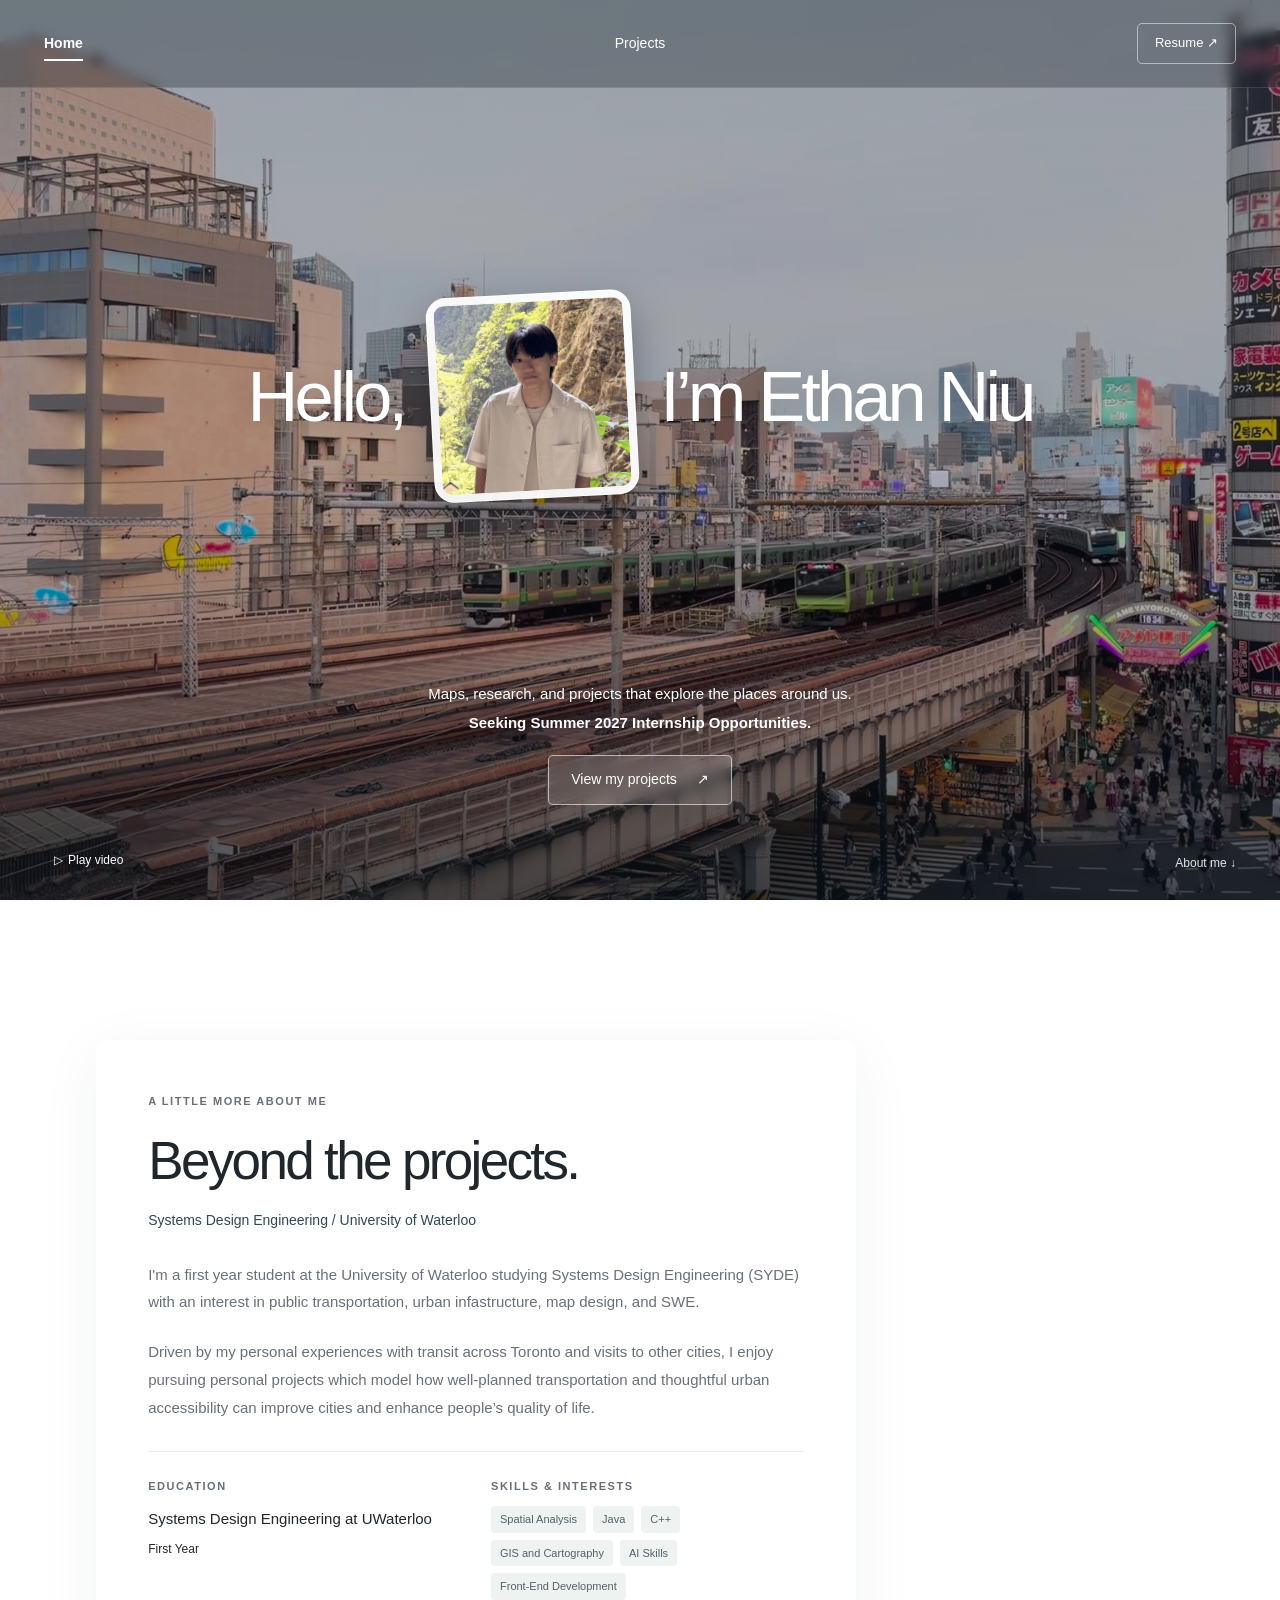
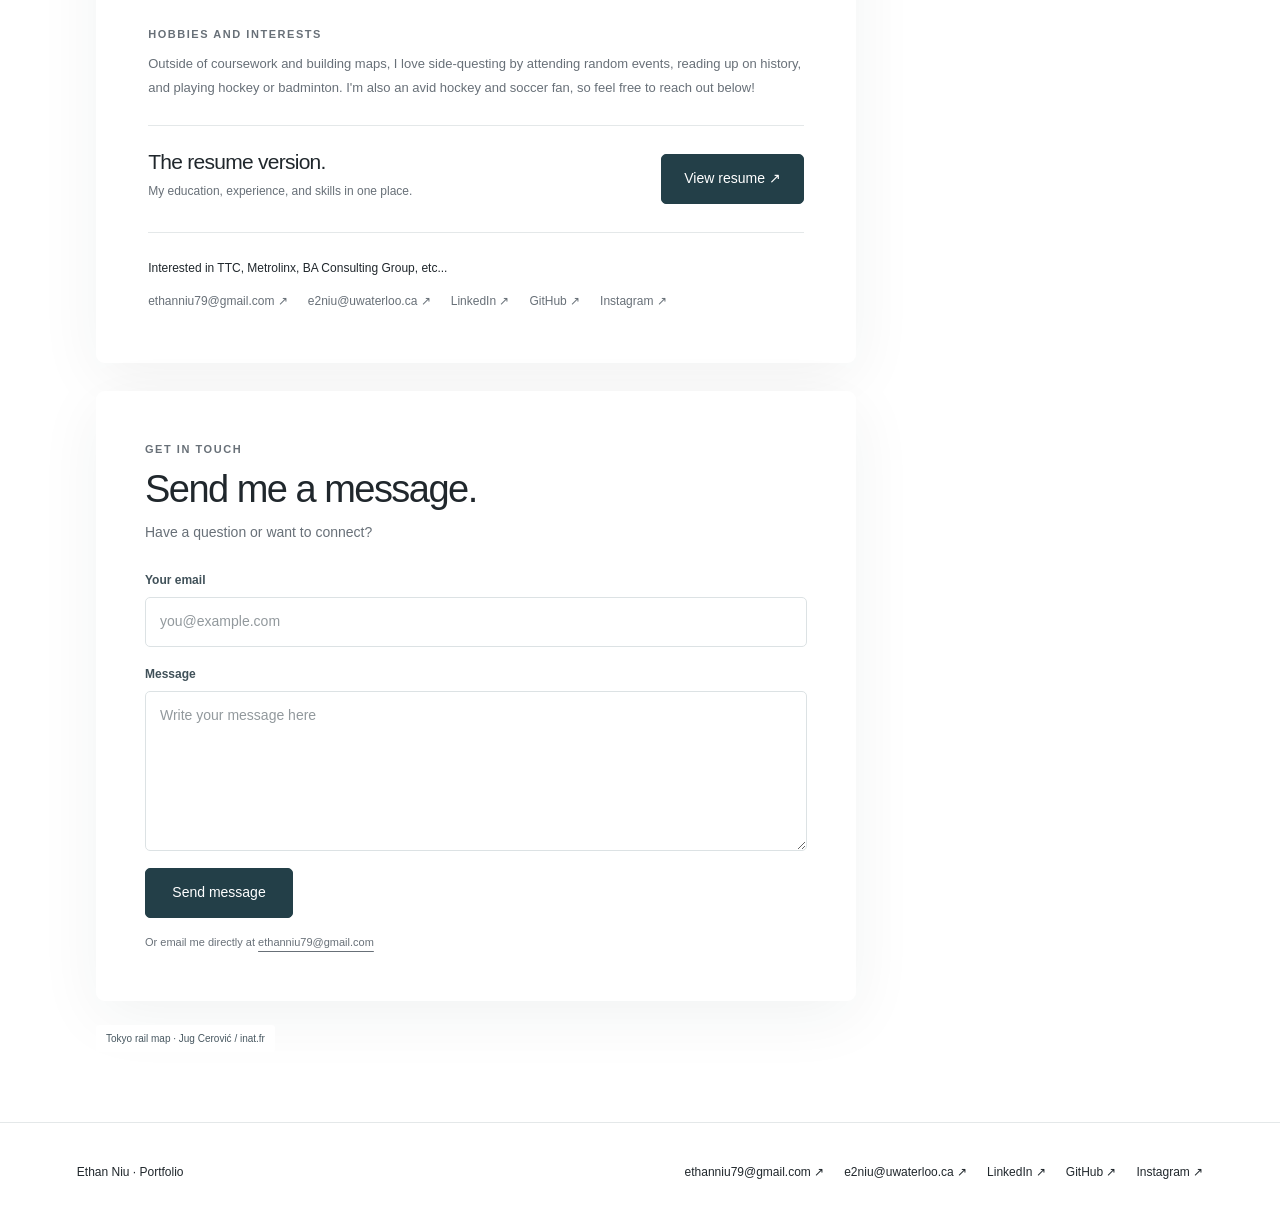
==== index.html @ cfd0a0b0 "Complete accessibility project analysis" ====
<!doctype html>
<html lang="en">
<head>
  <meta charset="utf-8">
  <meta name="viewport" content="width=device-width, initial-scale=1">
  <meta name="description" content="Ethan Niu’s portfolio of maps, research, and projects.">
  <title>Ethan Niu — Portfolio</title>
  <link rel="icon" href="favicon.svg" type="image/svg+xml">
  <link rel="stylesheet" href="styles.css?v=20260929-1">
  <script src="content.js?v=20260929-1" defer></script>
  <script src="site.js?v=20260929-1" defer></script>
</head>
<body data-page="home">
  <a class="skip-link" href="#main">Skip to content</a>
  <header id="site-header" class="site-header wrap"></header>
  <main id="main" class="home-main" tabindex="-1"></main>
  <footer id="site-footer" class="site-footer wrap"></footer>
  <noscript><p class="wrap">Please enable JavaScript to display the portfolio content. The editable text is in content.js.</p></noscript>
</body>
</html>
---- styles.css ----
/* EDIT THESE VALUES to change the overall theme. */
:root {
  --background: #ffffff;
  --text: #20272c;
  --muted: #687078;
  --accent: #233f48;
  --border: #e4e8e9;
  --surface: #f4f6f6;
  --font-body: "Segoe UI", Arial, sans-serif;
  --font-heading: "Segoe UI", Arial, sans-serif;
  color-scheme: light;
}
* { box-sizing: border-box; }
html { scroll-behavior: smooth; scroll-padding-top: 95px; }
body { margin:0; background:var(--background); color:var(--text); font:16px/1.7 var(--font-body); min-height:100vh; display:flex; flex-direction:column; }
a { color:inherit; text-underline-offset:5px; text-decoration-thickness:1px; }
a:hover { color:var(--accent); }
a:focus-visible,button:focus-visible { outline:3px solid #597f91; outline-offset:5px; }
button { font:inherit; cursor:pointer; }
img { display:block; max-width:100%; }
h1,h2,h3,p { margin-top:0; }
h1,h2,h3 { line-height:1.15; font-weight:500; }
.wrap { width:min(1120px,calc(100% - 96px)); margin-inline:auto; }
main { flex:1; }
.site-header { position:fixed; inset:0 0 auto; z-index:20; width:100%; height:88px; padding:0 44px; display:grid; grid-template-columns:1fr auto 1fr; align-items:center; gap:24px; background:rgba(255,255,255,.96); color:var(--text); border-bottom:1px solid var(--border); backdrop-filter:blur(14px); -webkit-backdrop-filter:blur(14px); transition:background-color .22s,color .22s,border-color .22s; }
.brand { position:relative; justify-self:start; padding:10px 0; font-size:14px; font-weight:600; text-decoration:none; }
.brand[aria-current]::after { content:""; position:absolute; left:0; right:0; bottom:4px; height:2px; background:currentColor; }
.navigation { display:flex; align-items:center; gap:34px; font-size:14px; }
.navigation a { position:relative; text-decoration:none; padding:10px 0; }
.navigation a[aria-current]::after { content:""; height:2px; background:currentColor; width:16px; position:absolute; bottom:4px; left:50%; transform:translateX(-50%); }
.resume-nav { justify-self:end; padding:8px 17px; border:1px solid #d6dddf; border-radius:5px; font-size:13px; text-decoration:none; white-space:nowrap; }
.resume-nav:hover { background:var(--surface); }
.home-page .site-header { color:#fff; background:rgba(17,25,30,.30); border-bottom-color:rgba(255,255,255,.13); backdrop-filter:blur(6px); -webkit-backdrop-filter:blur(6px); }
.home-page .site-header a:hover { color:#fff; }
.home-page .resume-nav { border-color:rgba(255,255,255,.5); }
.home-page .resume-nav:hover { background:rgba(255,255,255,.12); }
.home-page.map-visible .site-header { background:rgba(255,255,255,.94); color:var(--text); border-bottom-color:var(--border); }
.home-page.map-visible .site-header a:hover { color:var(--accent); }
.home-page.map-visible .resume-nav { border-color:#cdd6d8; }
.home-page.map-visible .resume-nav:hover { background:var(--surface); }
.button { display:inline-flex; align-items:center; justify-content:center; min-height:48px; padding:12px 22px; border:1px solid var(--border); border-radius:5px; font-size:14px; text-decoration:none; }
.hero-button::after { content:"↗"; padding-left:20px; }
.primary { background:var(--accent); color:#fff; border-color:var(--accent); }
.primary:hover { color:#fff; background:#182f37; }
.site-footer { position:relative; z-index:2; min-height:100px; display:flex; align-items:center; justify-content:space-between; flex-wrap:wrap; gap:20px; padding-block:24px; border-top:1px solid var(--border); font-size:12px; background:#fff; }
.home-page .site-footer { width:100%; padding-inline:clamp(22px,6vw,90px); }
.footer-links { display:flex; gap:20px; flex-wrap:wrap; }
.footer-links a { text-decoration:none; }
.muted { color:var(--muted); }
.skip-link { position:fixed; top:10px; left:10px; z-index:100; transform:translateY(-200%); background:#fff; color:#20272c; padding:10px 18px; border:1px solid #20272c; }
.skip-link:focus { transform:none; }
/* HOME: the video and map share one sticky background stage. */
.home-main { width:100%; }
.home-scene { position:relative; isolation:isolate; }
.background-stage { position:sticky; top:0; height:100svh; margin-bottom:-100svh; overflow:hidden; z-index:-1; background:#e9efef; pointer-events:none; }
.map-layer,.video-layer,.video-poster,.hero-video,.video-shade,.map-wash,.map-background { position:absolute; inset:0; width:100%; height:100%; }
.map-background,.video-poster,.hero-video { object-fit:cover; }
.video-layer { will-change:opacity; background:#172127; }
.map-wash { background:rgba(249,250,246,.32); }
.video-shade { background:linear-gradient(180deg,rgba(8,19,25,.34) 0%,rgba(8,19,25,.29) 48%,rgba(8,19,25,.34) 67%,rgba(8,19,25,.72) 100%); }
.video-hero { height:100svh; min-height:520px; position:relative; color:#fff; }
.hero-greeting { position:absolute; top:47%; left:24px; right:24px; transform:translateY(-50%); text-align:center; margin:0; text-shadow:0 2px 24px rgba(0,0,0,.18); }
.greeting-prefix { display:block; font-size:clamp(23px,2.7vw,36px); letter-spacing:-.04em; font-weight:400; margin-bottom:9px; }
.greeting-name { display:block; font-size:clamp(56px,7.5vw,96px); font-weight:500; letter-spacing:-.065em; line-height:1.05; }
.hero-greeting.has-portrait { top:44%; display:flex; align-items:center; justify-content:center; gap:clamp(15px,2vw,28px); padding-inline:20px; white-space:nowrap; }
.hero-greeting.has-portrait .greeting-prefix,
.hero-greeting.has-portrait .greeting-name { display:block; margin:0; font-size:clamp(43px,5.5vw,75px); font-weight:500; letter-spacing:-.055em; line-height:.98; }
.hero-portrait-frame { display:block; flex:0 0 auto; width:clamp(160px,16vw,215px); aspect-ratio:1; padding:7px; overflow:hidden; background:rgba(255,255,255,.94); border:1px solid rgba(255,255,255,.9); border-radius:20px; box-shadow:0 16px 42px rgba(5,13,18,.34); transform:rotate(-3deg); }
.hero-portrait { width:100%; height:100%; object-fit:cover; border-radius:10px; }
.hero-bottom { position:absolute; bottom:95px; left:24px; right:24px; display:flex; flex-direction:column; align-items:center; text-align:center; gap:19px; }
.hero-copy { display:grid; justify-items:center; gap:5px; }
.hero-description { max-width:510px; font-size:15px; line-height:1.65; margin:0; text-wrap:balance; }
.hero-opportunity { max-width:510px; margin:0; font-size:15px; line-height:1.65; text-wrap:balance; }
.hero-opportunity strong { font-weight:700; }
.hero-button { background:rgba(255,255,255,.12); border-color:rgba(255,255,255,.58); color:#fff; min-width:172px; backdrop-filter:blur(7px); -webkit-backdrop-filter:blur(7px); transition:background-color .2s,border-color .2s; }
.hero-button:hover { background:rgba(255,255,255,.23); color:#fff; border-color:rgba(255,255,255,.85); }
.scroll-cue { position:absolute; right:44px; bottom:27px; font-size:12px; text-decoration:none; color:rgba(255,255,255,.88); }
.scroll-cue:hover { color:#fff; }
.motion-toggle { position:absolute; bottom:22px; left:38px; min-height:35px; background:transparent; color:#fff; border:1px solid transparent; border-radius:4px; padding:5px 9px; font-size:12px; }
.motion-toggle::before { content:"Ⅱ"; display:inline-block; width:20px; }
.motion-toggle[aria-pressed="true"]::before { content:"▷"; }
.motion-toggle:hover { border-color:rgba(255,255,255,.45); background:rgba(10,20,26,.16); }
.video-hero a:focus-visible,.video-hero button:focus-visible,.home-page:not(.map-visible) .site-header a:focus-visible { outline-color:#fff; }
.home-about { min-height:100svh; padding:140px clamp(24px,7.5vw,120px) 70px; position:relative; }
.about-panel { width:min(760px,100%); padding:clamp(28px,4vw,58px); background:rgba(255,255,255,.93); border:1px solid rgba(255,255,255,.9); border-radius:9px; box-shadow:0 15px 65px rgba(23,50,57,.06); }
.eyebrow { font-size:11px; font-weight:600; text-transform:uppercase; letter-spacing:.14em; color:var(--muted); margin-bottom:20px; line-height:1.7; }
.about-title { font-size:clamp(36px,4.2vw,53px); letter-spacing:-.05em; margin-bottom:17px; }
.about-study { font-size:14px; margin-bottom:28px; color:#314851; }
.body-copy { color:var(--muted); font-size:15px; line-height:1.85; margin-bottom:22px; white-space:pre-line; overflow-wrap:anywhere; }
.about-detail-grid { display:grid; grid-template-columns:1fr 1fr; gap:30px; border-top:1px solid var(--border); padding-top:25px; margin-top:30px; }
.about-detail-grid .eyebrow { margin-bottom:10px; }
.education-title { font-size:15px; margin-bottom:7px; }
.small-copy { font-size:12px; margin:0 0 7px; }
.skill-list { display:flex; flex-wrap:wrap; gap:7px; padding:0; margin:0; list-style:none; }
.skill-chip { background:#eef2f1; padding:4px 9px; border-radius:4px; color:#526269; font-size:11px; }
.interests-section { margin-top:25px; }
.interests-section .eyebrow { margin-bottom:8px; }
.interests-section .body-copy { font-size:13px; }
.resume-panel { display:flex; align-items:center; justify-content:space-between; gap:24px; border-block:1px solid var(--border); padding-block:24px; margin-top:25px; scroll-margin-top:110px; }
.section-title { font-size:27px; letter-spacing:-.035em; margin-bottom:16px; }
.resume-panel .section-title { font-size:21px; margin-bottom:7px; }
.coming-soon { font-size:11px; color:var(--muted); padding:8px 11px; border:1px dashed #bac7cb; border-radius:4px; white-space:nowrap; }
.about-connect { padding-top:25px; }
.about-connect .footer-links { font-size:12px; color:var(--muted); }
.about-connect .small-copy { margin-bottom:12px; }
.contact-panel { width:min(760px,100%); margin-top:28px; padding:clamp(28px,4vw,48px); background:rgba(255,255,255,.93); border:1px solid rgba(255,255,255,.9); border-radius:9px; box-shadow:0 15px 65px rgba(23,50,57,.06); scroll-margin-top:110px; }
.contact-panel .eyebrow { margin-bottom:9px; }
.contact-title { margin-bottom:9px; font-size:clamp(27px,3.2vw,38px); letter-spacing:-.04em; }
.contact-intro { margin:0; color:var(--muted); font-size:14px; }
.contact-form { display:grid; gap:17px; margin-top:25px; }
.contact-field { display:grid; gap:7px; }
.contact-label { font-size:12px; font-weight:600; color:#405159; }
.contact-input { width:100%; min-height:48px; padding:12px 14px; border:1px solid #dce2e4; border-radius:5px; background:rgba(255,255,255,.92); color:var(--text); font:inherit; font-size:14px; }
.contact-input::placeholder { color:#92999d; }
.contact-input:focus { outline:3px solid rgba(89,127,145,.25); border-color:#7895a2; }
.contact-message { min-height:145px; resize:vertical; line-height:1.6; }
.contact-submit { justify-self:start; min-width:148px; }
.contact-direct { margin:15px 0 0; color:var(--muted); font-size:11px; }
.map-credit { display:inline-block; margin-top:24px; padding:5px 10px; border-radius:3px; font-size:10px; color:#485861; background:rgba(255,255,255,.91); text-decoration:none; }
/* PROJECTS: original, lightweight white-and-gray geometric background. */
body[data-page="projects"] { background:#fafbfb; isolation:isolate; overflow-x:clip; }
body[data-page="projects"]::before,
body[data-page="projects"]::after { content:""; position:fixed; inset:0; pointer-events:none; z-index:0; }
body[data-page="projects"]::before {
  background:
    linear-gradient(121deg, transparent 0 17%, rgba(213,220,223,.13) 17.1%, rgba(255,255,255,.97) 18.2% 32%, transparent 32.1%),
    linear-gradient(58deg, transparent 0 34%, rgba(224,229,231,.60) 34.1%, rgba(246,248,249,.9) 48%, transparent 48.1%),
    linear-gradient(111deg, transparent 0 76%, rgba(218,225,228,.48) 76.1%, rgba(255,255,255,.95) 87%, transparent 87.1%),
    linear-gradient(153deg, #ffffff 0%, #f4f6f7 58%, #ffffff 100%);
}
body[data-page="projects"]::after {
  background:repeating-linear-gradient(58deg,rgba(255,255,255,.7) 0 1px,transparent 1px 8px);
  clip-path:polygon(8% 0,37% 0,86% 100%,58% 100%);
  opacity:.65;
}
body[data-page="projects"] main { position:relative; z-index:1; }
body[data-page="projects"] .site-footer { background:transparent; }
body[data-page="projects"] .project-card { border-color:rgba(216,225,229,.85); box-shadow:0 8px 32px rgba(39,58,67,.045); }
body[data-page="projects"] .project-card:hover { box-shadow:0 14px 38px rgba(39,58,67,.085); }
.footer-links { row-gap:10px; }
.footer-links a { overflow-wrap:anywhere; }

/* PROJECTS: white pages and generous, image-led cards. */
.inner-page { padding-top:150px; padding-bottom:70px; }
.page-heading { max-width:760px; margin-bottom:46px; }
.page-heading .eyebrow { margin-bottom:18px; }
.page-title { font-size:clamp(44px,5.6vw,70px); letter-spacing:-.055em; margin-bottom:23px; overflow-wrap:anywhere; }
.page-description { color:var(--muted); font-size:16px; line-height:1.8; max-width:650px; margin-bottom:0; }
.project-grid { display:grid; grid-template-columns:repeat(2,minmax(0,1fr)); gap:32px; }
.project-card { border:1px solid #e5e9eb; border-radius:20px; overflow:hidden; background:white; box-shadow:0 4px 12px rgba(30,50,60,.025); transition:transform .2s,box-shadow .2s; }
.project-card:hover { transform:translateY(-4px); box-shadow:0 12px 30px rgba(30,50,60,.07); }
.project-card-link { display:block; height:100%; text-decoration:none; }
.project-card:focus-within { outline:3px solid #597f91; outline-offset:5px; }
.project-card-link:focus-visible { outline:0; }
.project-media { aspect-ratio:16/11; background:#f1f4f4; overflow:hidden; }
.project-media.map-project-media { background:#000; }
.project-image { width:100%; height:100%; object-fit:contain; }
.media-placeholder { position:relative; height:100%; min-height:200px; display:flex; flex-direction:column; padding:25px; background:linear-gradient(135deg,#f1f4f4,#e8eff1); }
.media-placeholder::after { content:""; position:absolute; inset:25px; border:1px dashed #c4cfd1; border-radius:9px; pointer-events:none; }
.placeholder-index { color:#7b9099; font-size:50px; line-height:1; letter-spacing:-.06em; font-weight:300; position:absolute; left:45px; top:44px; }
.placeholder-message { display:flex; flex-direction:column; align-items:center; justify-content:center; height:100%; gap:5px; position:relative; z-index:1; text-align:center; }
.placeholder-title { font-size:15px; color:#51666f; }
.placeholder-hint { font-size:11px; color:#5b6d75; }
.card-copy { padding:24px 26px 28px; }
.card-meta { display:flex; justify-content:space-between; align-items:center; gap:15px; color:var(--muted); font-size:11px; margin-bottom:17px; }
.card-meta span:first-child { background:#f0f2f2; border-radius:20px; padding:4px 10px; color:#4f5b60; }
.card-title { display:flex; justify-content:space-between; align-items:center; gap:20px; font-size:25px; letter-spacing:-.025em; margin-bottom:13px; }
.card-arrow { font-size:21px; color:#465b65; }
.card-description { color:var(--muted); font-size:14px; line-height:1.75; margin-bottom:0; }
.end-note { display:flex; align-items:center; justify-content:space-between; gap:24px; margin-top:62px; border-top:1px solid var(--border); padding-top:25px; font-size:13px; color:var(--muted); }
.end-note a { color:var(--text); }
.back-link { display:inline-block; margin-bottom:32px; color:var(--muted); text-decoration:none; font-size:13px; }
.project-facts { display:grid; grid-template-columns:repeat(2,1fr); gap:30px; border-block:1px solid var(--border); padding-block:22px; margin:0 0 36px; }
.project-facts .eyebrow { margin-bottom:8px; }
.project-facts dd { margin-left:0; }
.project-introduction { max-width:780px; margin-bottom:35px; }
.project-figure { margin:0; }
.detail-media { aspect-ratio:auto; border-radius:10px; border:1px solid var(--border); }
.detail-media .media-placeholder { aspect-ratio:16/9; }
.detail-media .placeholder-title { font-size:22px; }
.detail-media .placeholder-hint { font-size:13px; }
.detail-media .project-image { height:auto; }
.full-image { display:block; }
.map-viewer { overflow:hidden; background:#070707; }
.map-viewer-toolbar { display:flex; align-items:center; justify-content:space-between; gap:18px; padding:11px 13px 11px 16px; background:#fff; border-bottom:1px solid var(--border); }
.map-viewer-hint { color:var(--muted); font-size:11px; line-height:1.4; }
.map-viewer-controls { display:flex; align-items:center; flex-wrap:wrap; justify-content:flex-end; gap:7px; }
.map-viewer-button { min-width:34px; min-height:32px; padding:5px 9px; border:1px solid #d3dadd; border-radius:5px; color:var(--text); background:#f8fafa; font-size:14px; line-height:1; }
.map-viewer-button:hover { background:#eef3f4; }
.map-viewer-button:disabled { cursor:not-allowed; opacity:.42; }
.map-reset-button { padding-inline:11px; font-size:11px; }
.map-zoom-status { width:43px; color:var(--muted); font-size:10px; text-align:center; font-variant-numeric:tabular-nums; }
.full-map-link { color:var(--text); font-size:11px; white-space:nowrap; }
.map-viewport { position:relative; height:clamp(470px,68vh,780px); overflow:hidden; background:#000; cursor:grab; touch-action:none; user-select:none; }
.map-viewport.is-dragging { cursor:grabbing; }
.map-viewport:focus-visible { outline:3px solid #7db7cd; outline-offset:-3px; }
.map-viewport .interactive-map-image { position:absolute; left:50%; top:50%; width:auto; max-width:none; height:auto; object-fit:fill; pointer-events:none; user-select:none; will-change:transform; }
.embedded-map { overflow:hidden; background:#eef2f3; }
.interactive-map-embed { display:block; width:100%; height:clamp(520px,72vh,820px); border:0; background:#eef2f3; }
.figure-caption { font-size:12px; color:var(--muted); margin-top:12px; }
.resource-links { display:flex; flex-wrap:wrap; gap:12px; margin-top:23px; }
.project-story { max-width:860px; margin-top:48px; }
.project-story .text-section { display:grid; grid-template-columns:180px 1fr; gap:35px; margin-bottom:22px; }
.project-story .section-title { font-size:24px; padding-top:4px; }
.empty-state { padding:35px; grid-column:1/-1; background:var(--surface); color:var(--muted); }
@media(max-width:760px) {
  .wrap { width:calc(100% - 40px); }
  .site-header { height:72px; padding-inline:20px; gap:15px; }
  .brand { font-size:13px; }
  .navigation { gap:23px; font-size:13px; }
  .resume-nav { padding:7px 11px; font-size:11px; }
  .hero-greeting { top:43%; }
  .greeting-prefix { font-size:25px; }
  .greeting-name { font-size:clamp(54px,11vw,74px); }
  .hero-greeting.has-portrait { top:41%; flex-wrap:wrap; column-gap:16px; row-gap:13px; padding-inline:16px; white-space:normal; }
  .hero-greeting.has-portrait .greeting-prefix { font-size:clamp(34px,10vw,44px); }
  .hero-greeting.has-portrait .greeting-name { flex-basis:100%; font-size:clamp(46px,12vw,62px); text-align:center; }
  .hero-portrait-frame { width:clamp(118px,32vw,138px); padding:5px; border-radius:16px; }
  .hero-portrait { border-radius:11px; }
  .hero-bottom { bottom:98px; gap:18px; }
  .hero-description { max-width:310px; font-size:13px; }
  .hero-opportunity { max-width:310px; font-size:13px; }
  .hero-button { min-height:45px; font-size:13px; }
  .motion-toggle { left:15px; bottom:24px; font-size:11px; }
  .scroll-cue { right:23px; bottom:31px; font-size:11px; }
  .home-about { padding:100px 20px 45px; }
  .about-panel { padding:28px 25px; }
  .contact-panel { padding:28px 25px; }
  .about-title { font-size:37px; }
  .about-study { font-size:12px; }
  .about-detail-grid { grid-template-columns:1fr; gap:20px; }
  .resume-panel { align-items:flex-start; flex-direction:column; gap:14px; }
  .site-footer { align-items:flex-start; flex-direction:column; gap:10px; min-height:auto; padding-block:25px; }
  .inner-page { padding-top:116px; padding-bottom:44px; }
  .page-heading { margin-bottom:34px; }
  .page-description { font-size:15px; }
  .project-grid { grid-template-columns:1fr; gap:30px; }
  .card-copy { padding:22px; }
  .end-note { align-items:flex-start; flex-direction:column; gap:12px; margin-top:42px; }
  .project-facts { grid-template-columns:1fr; gap:16px; }
  .project-facts .eyebrow { margin-bottom:3px; }
  .detail-media .media-placeholder { aspect-ratio:4/3; }
  .detail-media .placeholder-title { font-size:18px; }
  .detail-media .placeholder-hint { font-size:11px; }
  .map-viewer-toolbar { align-items:flex-start; flex-direction:column; gap:8px; padding:12px; }
  .map-viewer-controls { justify-content:flex-start; }
  .map-viewport { height:clamp(360px,58vh,580px); }
  .project-story .text-section { display:block; margin-bottom:28px; }
  .project-story .section-title { margin-bottom:13px; }
}
@media(max-width:360px) {
  .site-header { padding-inline:15px; gap:10px; }
  .navigation { gap:16px; font-size:12px; }
  .resume-nav { padding-inline:9px; }
  .about-panel { padding:25px 20px; }
  .contact-panel { padding:25px 20px; }
  .greeting-name { font-size:52px; }
}
@media(prefers-reduced-motion:reduce) {
  html { scroll-behavior:auto; }
  *,*::before,*::after { transition:none !important; animation:none !important; }
  .project-card:hover { transform:none; }
  .video-layer { will-change:auto; }
}
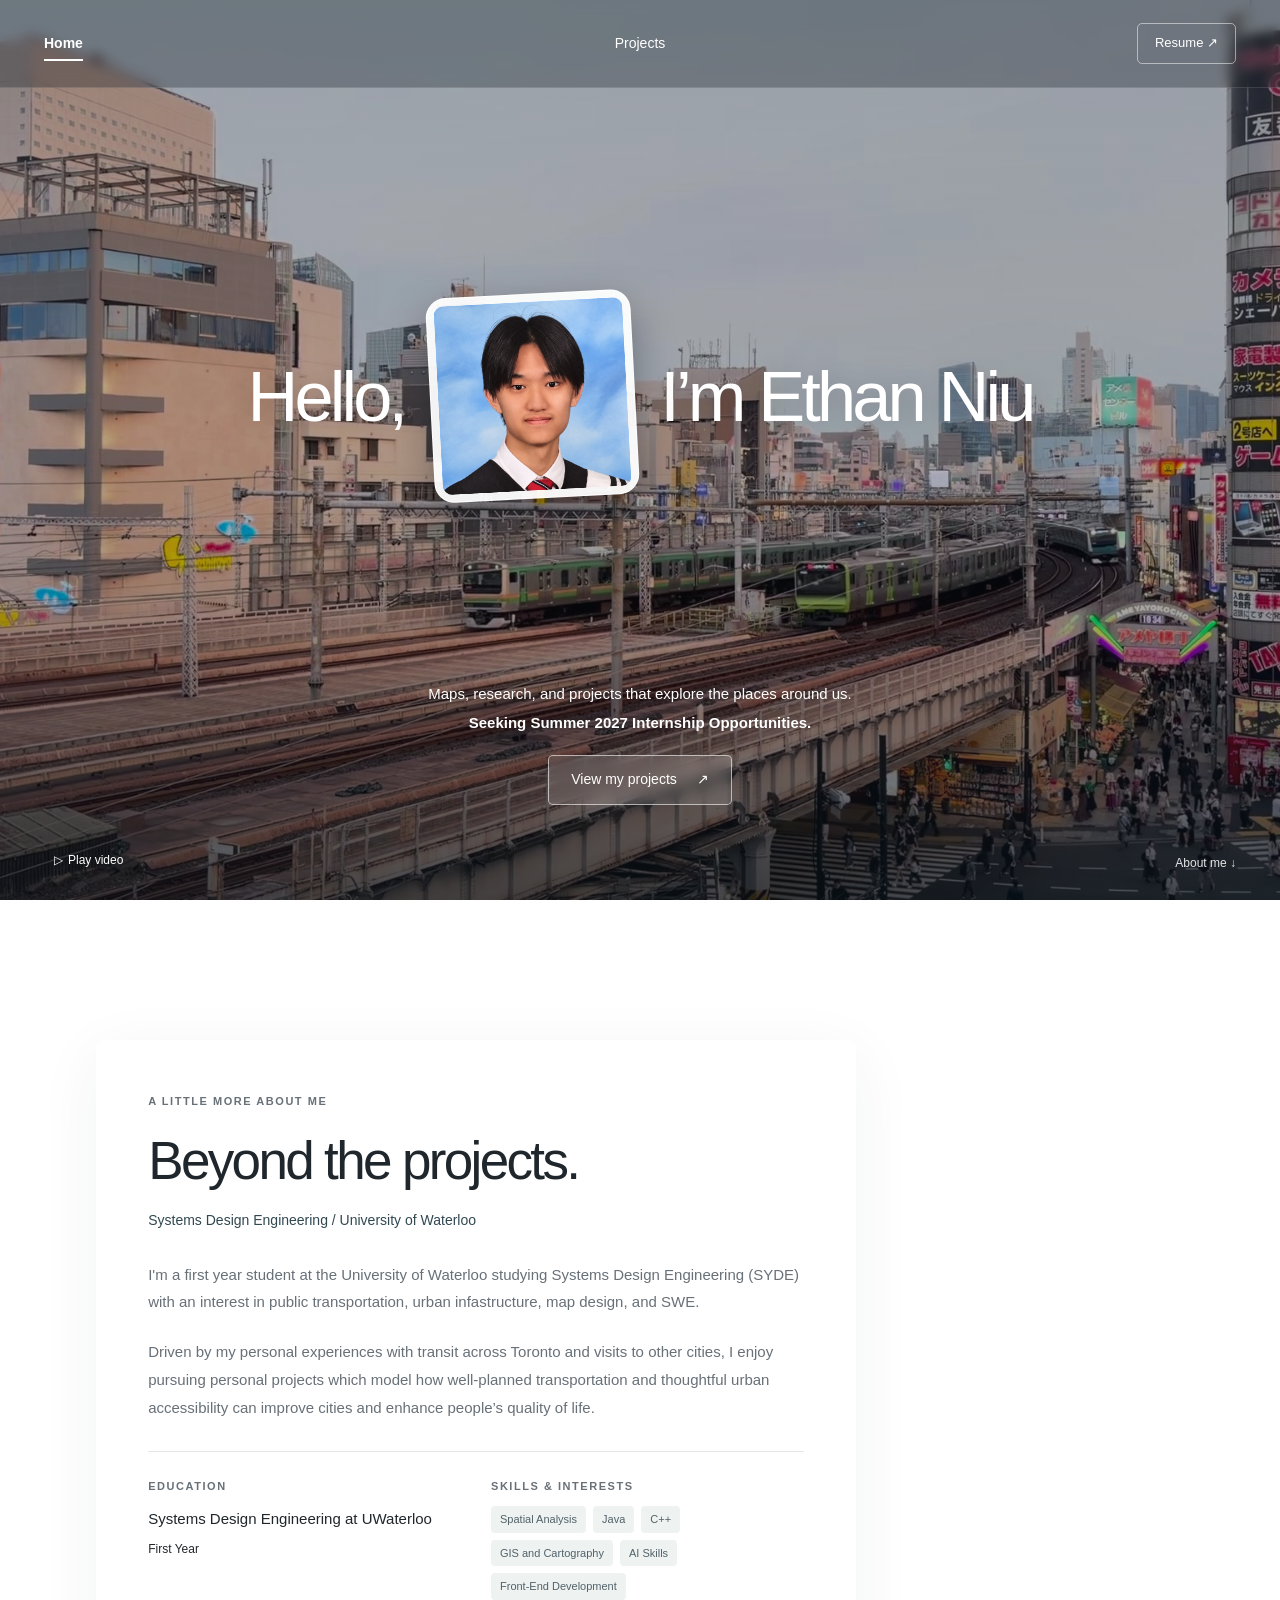
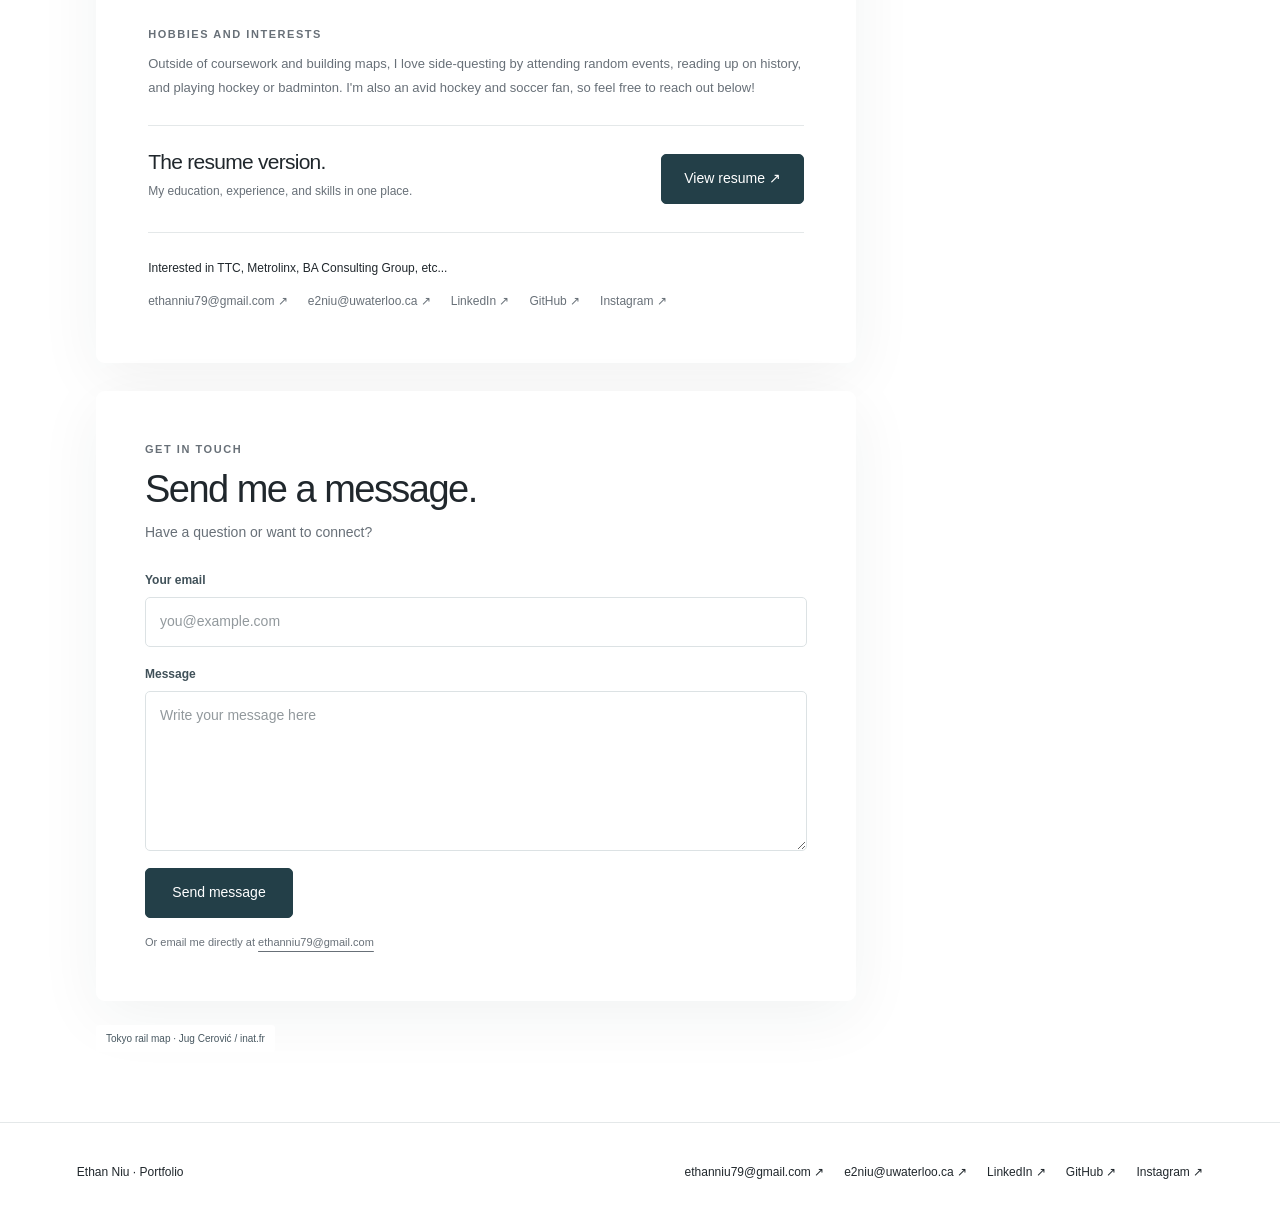
==== commit bc43de2c: "Refresh homepage portrait asset" ====
--- a/index.html
+++ b/index.html
@@ -6,9 +6,9 @@
   <meta name="description" content="Ethan Niu’s portfolio of maps, research, and projects.">
   <title>Ethan Niu — Portfolio</title>
   <link rel="icon" href="favicon.svg" type="image/svg+xml">
-  <link rel="stylesheet" href="styles.css?v=20260929-1">
-  <script src="content.js?v=20260929-1" defer></script>
-  <script src="site.js?v=20260929-1" defer></script>
+  <link rel="stylesheet" href="styles.css?v=20260929-4">
+  <script src="content.js?v=20260930-1" defer></script>
+  <script src="site.js?v=20260929-4" defer></script>
 </head>
 <body data-page="home">
   <a class="skip-link" href="#main">Skip to content</a>
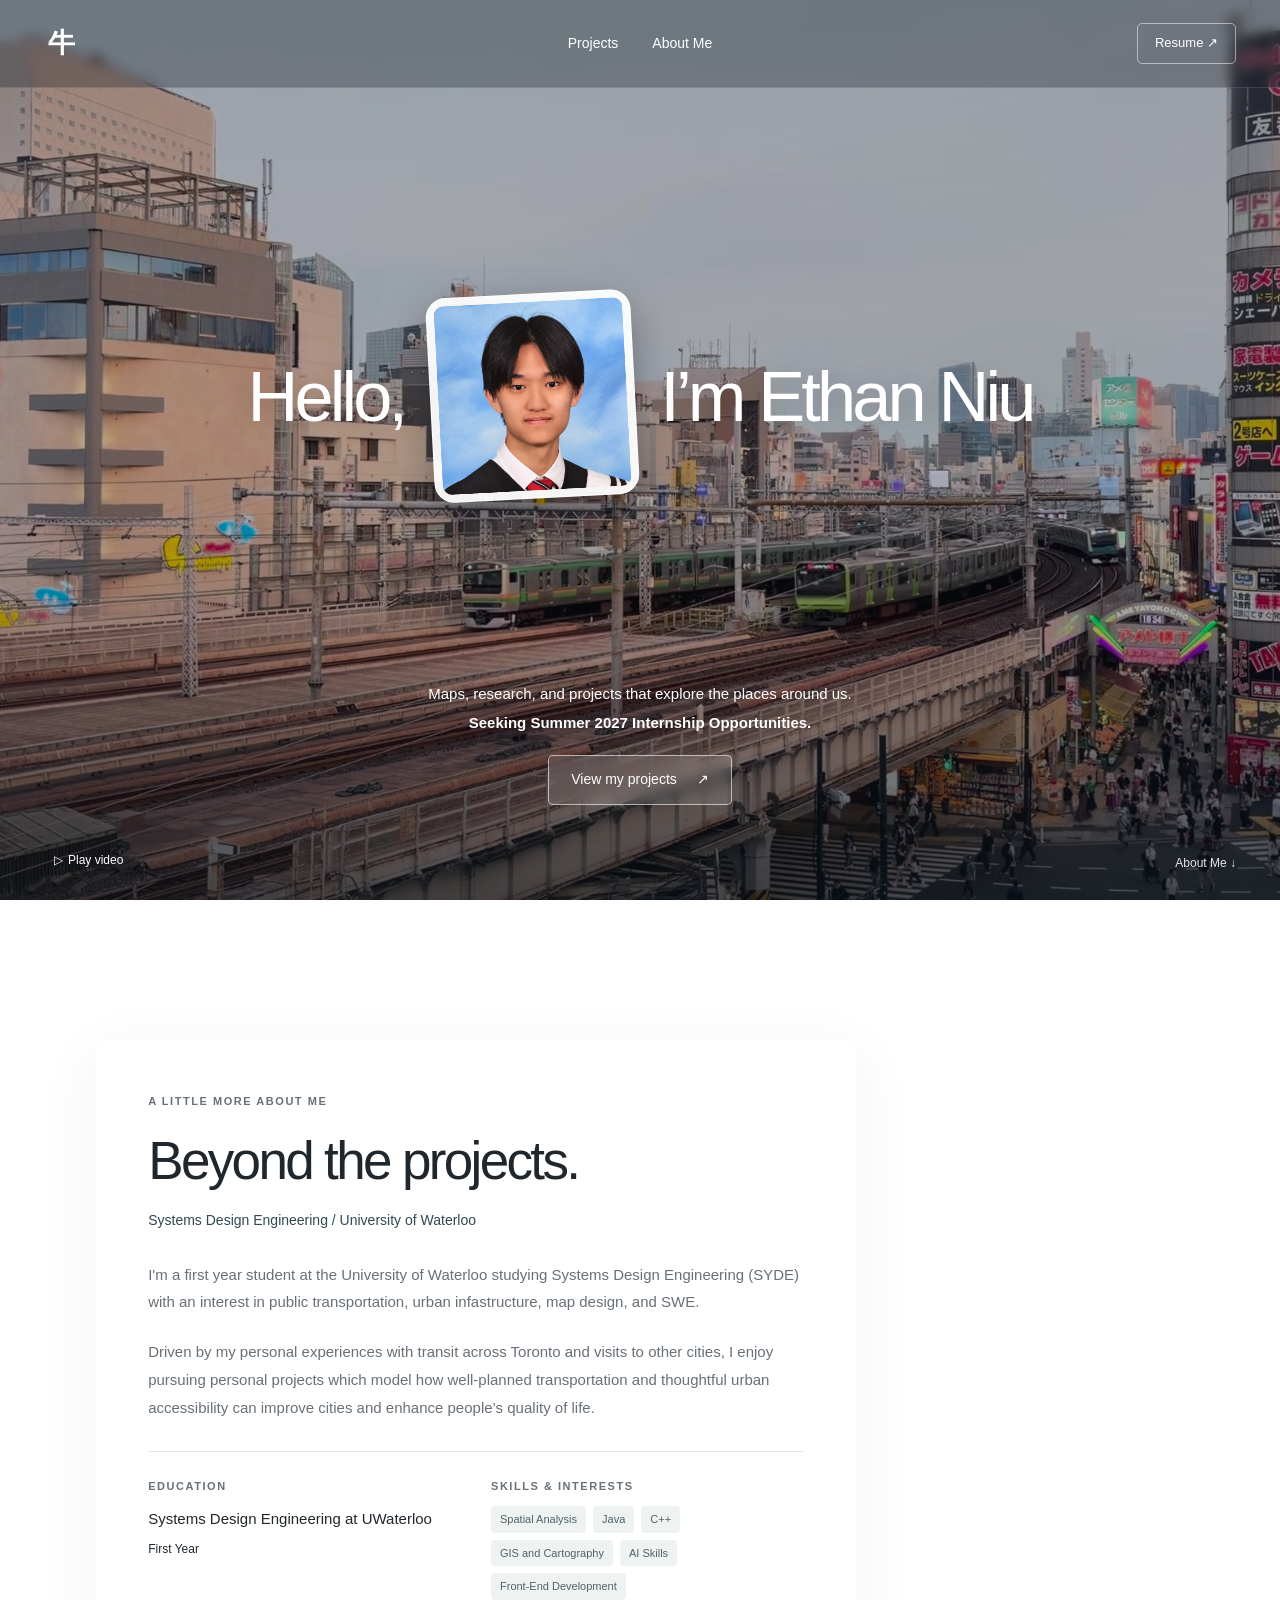
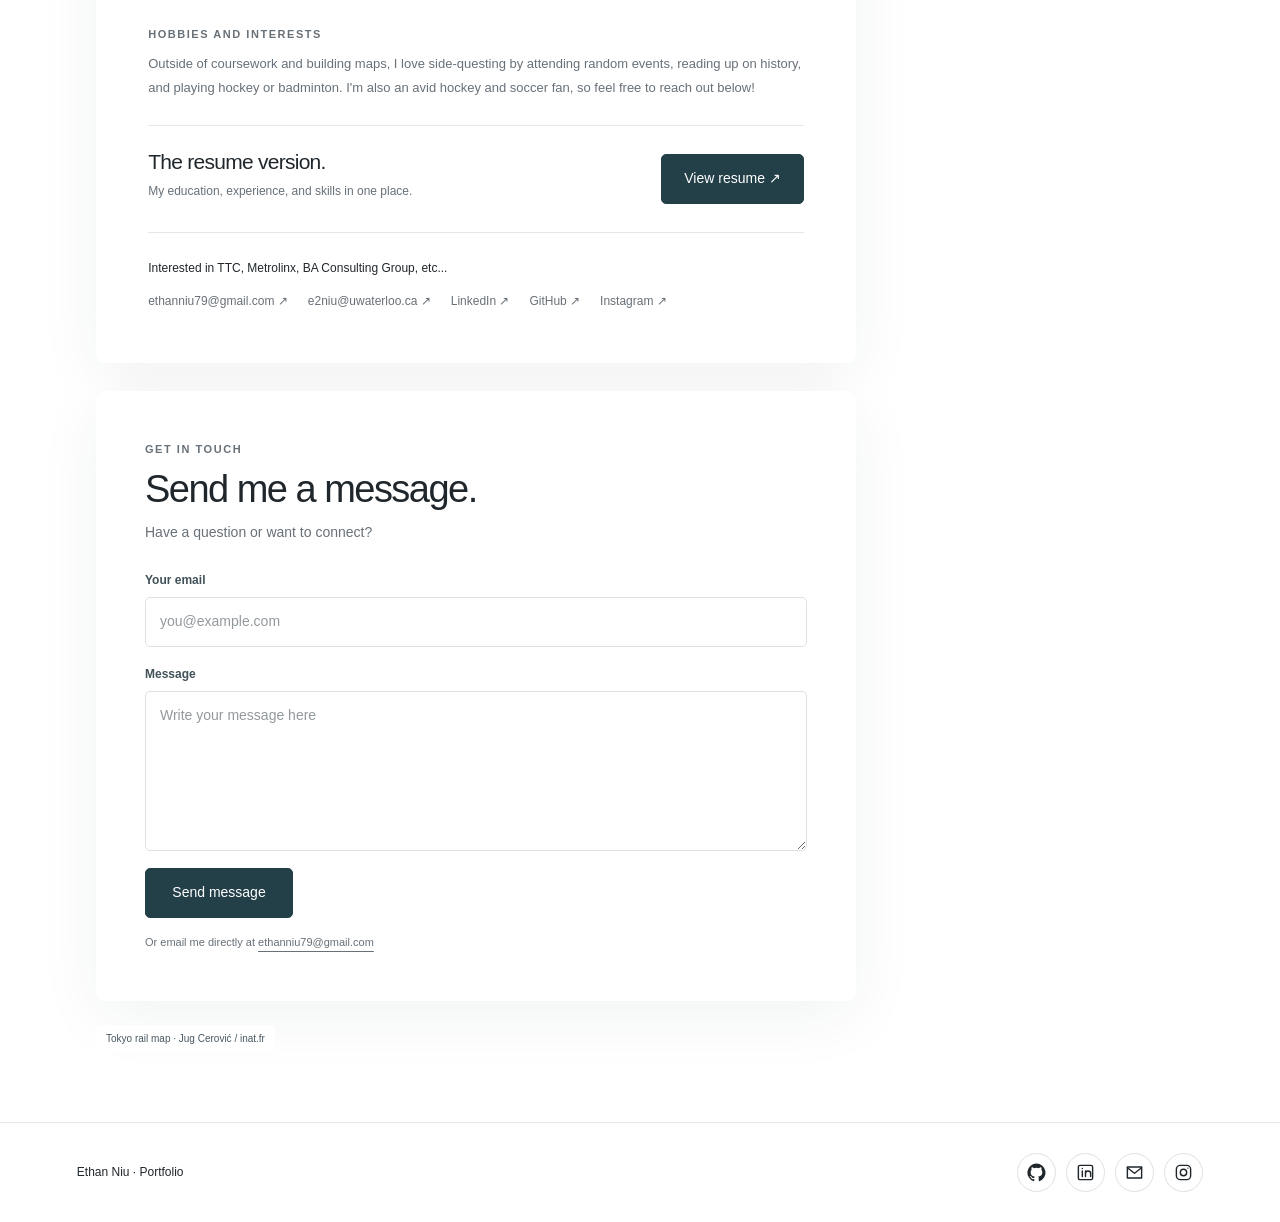
==== commit ea2e4d80: "Update stylesheet and script references in index.html" ====
--- a/index.html
+++ b/index.html
@@ -6,9 +6,9 @@
   <meta name="description" content="Ethan Niu’s portfolio of maps, research, and projects.">
   <title>Ethan Niu — Portfolio</title>
   <link rel="icon" href="favicon.svg" type="image/svg+xml">
-  <link rel="stylesheet" href="styles.css?v=20260929-4">
-  <script src="content.js?v=20260930-1" defer></script>
-  <script src="site.js?v=20260929-4" defer></script>
+  <link rel="stylesheet" href="styles.css?v=20260930-2">
+  <script src="content.js?v=20260930-2" defer></script>
+  <script src="site.js?v=20260930-3" defer></script>
 </head>
 <body data-page="home">
   <a class="skip-link" href="#main">Skip to content</a>
--- a/styles.css
+++ b/styles.css
@@ -1,264 +1,269 @@
-/* EDIT THESE VALUES to change the overall theme. */
-:root {
-  --background: #ffffff;
-  --text: #20272c;
-  --muted: #687078;
-  --accent: #233f48;
-  --border: #e4e8e9;
-  --surface: #f4f6f6;
-  --font-body: "Segoe UI", Arial, sans-serif;
-  --font-heading: "Segoe UI", Arial, sans-serif;
-  color-scheme: light;
-}
-* { box-sizing: border-box; }
-html { scroll-behavior: smooth; scroll-padding-top: 95px; }
-body { margin:0; background:var(--background); color:var(--text); font:16px/1.7 var(--font-body); min-height:100vh; display:flex; flex-direction:column; }
-a { color:inherit; text-underline-offset:5px; text-decoration-thickness:1px; }
-a:hover { color:var(--accent); }
-a:focus-visible,button:focus-visible { outline:3px solid #597f91; outline-offset:5px; }
-button { font:inherit; cursor:pointer; }
-img { display:block; max-width:100%; }
-h1,h2,h3,p { margin-top:0; }
-h1,h2,h3 { line-height:1.15; font-weight:500; }
-.wrap { width:min(1120px,calc(100% - 96px)); margin-inline:auto; }
-main { flex:1; }
-.site-header { position:fixed; inset:0 0 auto; z-index:20; width:100%; height:88px; padding:0 44px; display:grid; grid-template-columns:1fr auto 1fr; align-items:center; gap:24px; background:rgba(255,255,255,.96); color:var(--text); border-bottom:1px solid var(--border); backdrop-filter:blur(14px); -webkit-backdrop-filter:blur(14px); transition:background-color .22s,color .22s,border-color .22s; }
-.brand { position:relative; justify-self:start; padding:10px 0; font-size:14px; font-weight:600; text-decoration:none; }
-.brand[aria-current]::after { content:""; position:absolute; left:0; right:0; bottom:4px; height:2px; background:currentColor; }
-.navigation { display:flex; align-items:center; gap:34px; font-size:14px; }
-.navigation a { position:relative; text-decoration:none; padding:10px 0; }
-.navigation a[aria-current]::after { content:""; height:2px; background:currentColor; width:16px; position:absolute; bottom:4px; left:50%; transform:translateX(-50%); }
-.resume-nav { justify-self:end; padding:8px 17px; border:1px solid #d6dddf; border-radius:5px; font-size:13px; text-decoration:none; white-space:nowrap; }
-.resume-nav:hover { background:var(--surface); }
-.home-page .site-header { color:#fff; background:rgba(17,25,30,.30); border-bottom-color:rgba(255,255,255,.13); backdrop-filter:blur(6px); -webkit-backdrop-filter:blur(6px); }
-.home-page .site-header a:hover { color:#fff; }
-.home-page .resume-nav { border-color:rgba(255,255,255,.5); }
-.home-page .resume-nav:hover { background:rgba(255,255,255,.12); }
-.home-page.map-visible .site-header { background:rgba(255,255,255,.94); color:var(--text); border-bottom-color:var(--border); }
-.home-page.map-visible .site-header a:hover { color:var(--accent); }
-.home-page.map-visible .resume-nav { border-color:#cdd6d8; }
-.home-page.map-visible .resume-nav:hover { background:var(--surface); }
-.button { display:inline-flex; align-items:center; justify-content:center; min-height:48px; padding:12px 22px; border:1px solid var(--border); border-radius:5px; font-size:14px; text-decoration:none; }
-.hero-button::after { content:"↗"; padding-left:20px; }
-.primary { background:var(--accent); color:#fff; border-color:var(--accent); }
-.primary:hover { color:#fff; background:#182f37; }
-.site-footer { position:relative; z-index:2; min-height:100px; display:flex; align-items:center; justify-content:space-between; flex-wrap:wrap; gap:20px; padding-block:24px; border-top:1px solid var(--border); font-size:12px; background:#fff; }
-.home-page .site-footer { width:100%; padding-inline:clamp(22px,6vw,90px); }
-.footer-links { display:flex; gap:20px; flex-wrap:wrap; }
-.footer-links a { text-decoration:none; }
-.muted { color:var(--muted); }
-.skip-link { position:fixed; top:10px; left:10px; z-index:100; transform:translateY(-200%); background:#fff; color:#20272c; padding:10px 18px; border:1px solid #20272c; }
-.skip-link:focus { transform:none; }
-/* HOME: the video and map share one sticky background stage. */
-.home-main { width:100%; }
-.home-scene { position:relative; isolation:isolate; }
-.background-stage { position:sticky; top:0; height:100svh; margin-bottom:-100svh; overflow:hidden; z-index:-1; background:#e9efef; pointer-events:none; }
-.map-layer,.video-layer,.video-poster,.hero-video,.video-shade,.map-wash,.map-background { position:absolute; inset:0; width:100%; height:100%; }
-.map-background,.video-poster,.hero-video { object-fit:cover; }
-.video-layer { will-change:opacity; background:#172127; }
-.map-wash { background:rgba(249,250,246,.32); }
-.video-shade { background:linear-gradient(180deg,rgba(8,19,25,.34) 0%,rgba(8,19,25,.29) 48%,rgba(8,19,25,.34) 67%,rgba(8,19,25,.72) 100%); }
-.video-hero { height:100svh; min-height:520px; position:relative; color:#fff; }
-.hero-greeting { position:absolute; top:47%; left:24px; right:24px; transform:translateY(-50%); text-align:center; margin:0; text-shadow:0 2px 24px rgba(0,0,0,.18); }
-.greeting-prefix { display:block; font-size:clamp(23px,2.7vw,36px); letter-spacing:-.04em; font-weight:400; margin-bottom:9px; }
-.greeting-name { display:block; font-size:clamp(56px,7.5vw,96px); font-weight:500; letter-spacing:-.065em; line-height:1.05; }
-.hero-greeting.has-portrait { top:44%; display:flex; align-items:center; justify-content:center; gap:clamp(15px,2vw,28px); padding-inline:20px; white-space:nowrap; }
-.hero-greeting.has-portrait .greeting-prefix,
-.hero-greeting.has-portrait .greeting-name { display:block; margin:0; font-size:clamp(43px,5.5vw,75px); font-weight:500; letter-spacing:-.055em; line-height:.98; }
-.hero-portrait-frame { display:block; flex:0 0 auto; width:clamp(160px,16vw,215px); aspect-ratio:1; padding:7px; overflow:hidden; background:rgba(255,255,255,.94); border:1px solid rgba(255,255,255,.9); border-radius:20px; box-shadow:0 16px 42px rgba(5,13,18,.34); transform:rotate(-3deg); }
-.hero-portrait { width:100%; height:100%; object-fit:cover; border-radius:10px; }
-.hero-bottom { position:absolute; bottom:95px; left:24px; right:24px; display:flex; flex-direction:column; align-items:center; text-align:center; gap:19px; }
-.hero-copy { display:grid; justify-items:center; gap:5px; }
-.hero-description { max-width:510px; font-size:15px; line-height:1.65; margin:0; text-wrap:balance; }
-.hero-opportunity { max-width:510px; margin:0; font-size:15px; line-height:1.65; text-wrap:balance; }
-.hero-opportunity strong { font-weight:700; }
-.hero-button { background:rgba(255,255,255,.12); border-color:rgba(255,255,255,.58); color:#fff; min-width:172px; backdrop-filter:blur(7px); -webkit-backdrop-filter:blur(7px); transition:background-color .2s,border-color .2s; }
-.hero-button:hover { background:rgba(255,255,255,.23); color:#fff; border-color:rgba(255,255,255,.85); }
-.scroll-cue { position:absolute; right:44px; bottom:27px; font-size:12px; text-decoration:none; color:rgba(255,255,255,.88); }
-.scroll-cue:hover { color:#fff; }
-.motion-toggle { position:absolute; bottom:22px; left:38px; min-height:35px; background:transparent; color:#fff; border:1px solid transparent; border-radius:4px; padding:5px 9px; font-size:12px; }
-.motion-toggle::before { content:"Ⅱ"; display:inline-block; width:20px; }
-.motion-toggle[aria-pressed="true"]::before { content:"▷"; }
-.motion-toggle:hover { border-color:rgba(255,255,255,.45); background:rgba(10,20,26,.16); }
-.video-hero a:focus-visible,.video-hero button:focus-visible,.home-page:not(.map-visible) .site-header a:focus-visible { outline-color:#fff; }
-.home-about { min-height:100svh; padding:140px clamp(24px,7.5vw,120px) 70px; position:relative; }
-.about-panel { width:min(760px,100%); padding:clamp(28px,4vw,58px); background:rgba(255,255,255,.93); border:1px solid rgba(255,255,255,.9); border-radius:9px; box-shadow:0 15px 65px rgba(23,50,57,.06); }
-.eyebrow { font-size:11px; font-weight:600; text-transform:uppercase; letter-spacing:.14em; color:var(--muted); margin-bottom:20px; line-height:1.7; }
-.about-title { font-size:clamp(36px,4.2vw,53px); letter-spacing:-.05em; margin-bottom:17px; }
-.about-study { font-size:14px; margin-bottom:28px; color:#314851; }
-.body-copy { color:var(--muted); font-size:15px; line-height:1.85; margin-bottom:22px; white-space:pre-line; overflow-wrap:anywhere; }
-.about-detail-grid { display:grid; grid-template-columns:1fr 1fr; gap:30px; border-top:1px solid var(--border); padding-top:25px; margin-top:30px; }
-.about-detail-grid .eyebrow { margin-bottom:10px; }
-.education-title { font-size:15px; margin-bottom:7px; }
-.small-copy { font-size:12px; margin:0 0 7px; }
-.skill-list { display:flex; flex-wrap:wrap; gap:7px; padding:0; margin:0; list-style:none; }
-.skill-chip { background:#eef2f1; padding:4px 9px; border-radius:4px; color:#526269; font-size:11px; }
-.interests-section { margin-top:25px; }
-.interests-section .eyebrow { margin-bottom:8px; }
-.interests-section .body-copy { font-size:13px; }
-.resume-panel { display:flex; align-items:center; justify-content:space-between; gap:24px; border-block:1px solid var(--border); padding-block:24px; margin-top:25px; scroll-margin-top:110px; }
-.section-title { font-size:27px; letter-spacing:-.035em; margin-bottom:16px; }
-.resume-panel .section-title { font-size:21px; margin-bottom:7px; }
-.coming-soon { font-size:11px; color:var(--muted); padding:8px 11px; border:1px dashed #bac7cb; border-radius:4px; white-space:nowrap; }
-.about-connect { padding-top:25px; }
-.about-connect .footer-links { font-size:12px; color:var(--muted); }
-.about-connect .small-copy { margin-bottom:12px; }
-.contact-panel { width:min(760px,100%); margin-top:28px; padding:clamp(28px,4vw,48px); background:rgba(255,255,255,.93); border:1px solid rgba(255,255,255,.9); border-radius:9px; box-shadow:0 15px 65px rgba(23,50,57,.06); scroll-margin-top:110px; }
-.contact-panel .eyebrow { margin-bottom:9px; }
-.contact-title { margin-bottom:9px; font-size:clamp(27px,3.2vw,38px); letter-spacing:-.04em; }
-.contact-intro { margin:0; color:var(--muted); font-size:14px; }
-.contact-form { display:grid; gap:17px; margin-top:25px; }
-.contact-field { display:grid; gap:7px; }
-.contact-label { font-size:12px; font-weight:600; color:#405159; }
-.contact-input { width:100%; min-height:48px; padding:12px 14px; border:1px solid #dce2e4; border-radius:5px; background:rgba(255,255,255,.92); color:var(--text); font:inherit; font-size:14px; }
-.contact-input::placeholder { color:#92999d; }
-.contact-input:focus { outline:3px solid rgba(89,127,145,.25); border-color:#7895a2; }
-.contact-message { min-height:145px; resize:vertical; line-height:1.6; }
-.contact-submit { justify-self:start; min-width:148px; }
-.contact-direct { margin:15px 0 0; color:var(--muted); font-size:11px; }
-.map-credit { display:inline-block; margin-top:24px; padding:5px 10px; border-radius:3px; font-size:10px; color:#485861; background:rgba(255,255,255,.91); text-decoration:none; }
-/* PROJECTS: original, lightweight white-and-gray geometric background. */
-body[data-page="projects"] { background:#fafbfb; isolation:isolate; overflow-x:clip; }
-body[data-page="projects"]::before,
-body[data-page="projects"]::after { content:""; position:fixed; inset:0; pointer-events:none; z-index:0; }
-body[data-page="projects"]::before {
-  background:
-    linear-gradient(121deg, transparent 0 17%, rgba(213,220,223,.13) 17.1%, rgba(255,255,255,.97) 18.2% 32%, transparent 32.1%),
-    linear-gradient(58deg, transparent 0 34%, rgba(224,229,231,.60) 34.1%, rgba(246,248,249,.9) 48%, transparent 48.1%),
-    linear-gradient(111deg, transparent 0 76%, rgba(218,225,228,.48) 76.1%, rgba(255,255,255,.95) 87%, transparent 87.1%),
-    linear-gradient(153deg, #ffffff 0%, #f4f6f7 58%, #ffffff 100%);
-}
-body[data-page="projects"]::after {
-  background:repeating-linear-gradient(58deg,rgba(255,255,255,.7) 0 1px,transparent 1px 8px);
-  clip-path:polygon(8% 0,37% 0,86% 100%,58% 100%);
-  opacity:.65;
-}
-body[data-page="projects"] main { position:relative; z-index:1; }
-body[data-page="projects"] .site-footer { background:transparent; }
-body[data-page="projects"] .project-card { border-color:rgba(216,225,229,.85); box-shadow:0 8px 32px rgba(39,58,67,.045); }
-body[data-page="projects"] .project-card:hover { box-shadow:0 14px 38px rgba(39,58,67,.085); }
-.footer-links { row-gap:10px; }
-.footer-links a { overflow-wrap:anywhere; }
-
-/* PROJECTS: white pages and generous, image-led cards. */
-.inner-page { padding-top:150px; padding-bottom:70px; }
-.page-heading { max-width:760px; margin-bottom:46px; }
-.page-heading .eyebrow { margin-bottom:18px; }
-.page-title { font-size:clamp(44px,5.6vw,70px); letter-spacing:-.055em; margin-bottom:23px; overflow-wrap:anywhere; }
-.page-description { color:var(--muted); font-size:16px; line-height:1.8; max-width:650px; margin-bottom:0; }
-.project-grid { display:grid; grid-template-columns:repeat(2,minmax(0,1fr)); gap:32px; }
-.project-card { border:1px solid #e5e9eb; border-radius:20px; overflow:hidden; background:white; box-shadow:0 4px 12px rgba(30,50,60,.025); transition:transform .2s,box-shadow .2s; }
-.project-card:hover { transform:translateY(-4px); box-shadow:0 12px 30px rgba(30,50,60,.07); }
-.project-card-link { display:block; height:100%; text-decoration:none; }
-.project-card:focus-within { outline:3px solid #597f91; outline-offset:5px; }
-.project-card-link:focus-visible { outline:0; }
-.project-media { aspect-ratio:16/11; background:#f1f4f4; overflow:hidden; }
-.project-media.map-project-media { background:#000; }
-.project-image { width:100%; height:100%; object-fit:contain; }
-.media-placeholder { position:relative; height:100%; min-height:200px; display:flex; flex-direction:column; padding:25px; background:linear-gradient(135deg,#f1f4f4,#e8eff1); }
-.media-placeholder::after { content:""; position:absolute; inset:25px; border:1px dashed #c4cfd1; border-radius:9px; pointer-events:none; }
-.placeholder-index { color:#7b9099; font-size:50px; line-height:1; letter-spacing:-.06em; font-weight:300; position:absolute; left:45px; top:44px; }
-.placeholder-message { display:flex; flex-direction:column; align-items:center; justify-content:center; height:100%; gap:5px; position:relative; z-index:1; text-align:center; }
-.placeholder-title { font-size:15px; color:#51666f; }
-.placeholder-hint { font-size:11px; color:#5b6d75; }
-.card-copy { padding:24px 26px 28px; }
-.card-meta { display:flex; justify-content:space-between; align-items:center; gap:15px; color:var(--muted); font-size:11px; margin-bottom:17px; }
-.card-meta span:first-child { background:#f0f2f2; border-radius:20px; padding:4px 10px; color:#4f5b60; }
-.card-title { display:flex; justify-content:space-between; align-items:center; gap:20px; font-size:25px; letter-spacing:-.025em; margin-bottom:13px; }
-.card-arrow { font-size:21px; color:#465b65; }
-.card-description { color:var(--muted); font-size:14px; line-height:1.75; margin-bottom:0; }
-.end-note { display:flex; align-items:center; justify-content:space-between; gap:24px; margin-top:62px; border-top:1px solid var(--border); padding-top:25px; font-size:13px; color:var(--muted); }
-.end-note a { color:var(--text); }
-.back-link { display:inline-block; margin-bottom:32px; color:var(--muted); text-decoration:none; font-size:13px; }
-.project-facts { display:grid; grid-template-columns:repeat(2,1fr); gap:30px; border-block:1px solid var(--border); padding-block:22px; margin:0 0 36px; }
-.project-facts .eyebrow { margin-bottom:8px; }
-.project-facts dd { margin-left:0; }
-.project-introduction { max-width:780px; margin-bottom:35px; }
-.project-figure { margin:0; }
-.detail-media { aspect-ratio:auto; border-radius:10px; border:1px solid var(--border); }
-.detail-media .media-placeholder { aspect-ratio:16/9; }
-.detail-media .placeholder-title { font-size:22px; }
-.detail-media .placeholder-hint { font-size:13px; }
-.detail-media .project-image { height:auto; }
-.full-image { display:block; }
-.map-viewer { overflow:hidden; background:#070707; }
-.map-viewer-toolbar { display:flex; align-items:center; justify-content:space-between; gap:18px; padding:11px 13px 11px 16px; background:#fff; border-bottom:1px solid var(--border); }
-.map-viewer-hint { color:var(--muted); font-size:11px; line-height:1.4; }
-.map-viewer-controls { display:flex; align-items:center; flex-wrap:wrap; justify-content:flex-end; gap:7px; }
-.map-viewer-button { min-width:34px; min-height:32px; padding:5px 9px; border:1px solid #d3dadd; border-radius:5px; color:var(--text); background:#f8fafa; font-size:14px; line-height:1; }
-.map-viewer-button:hover { background:#eef3f4; }
-.map-viewer-button:disabled { cursor:not-allowed; opacity:.42; }
-.map-reset-button { padding-inline:11px; font-size:11px; }
-.map-zoom-status { width:43px; color:var(--muted); font-size:10px; text-align:center; font-variant-numeric:tabular-nums; }
-.full-map-link { color:var(--text); font-size:11px; white-space:nowrap; }
-.map-viewport { position:relative; height:clamp(470px,68vh,780px); overflow:hidden; background:#000; cursor:grab; touch-action:none; user-select:none; }
-.map-viewport.is-dragging { cursor:grabbing; }
-.map-viewport:focus-visible { outline:3px solid #7db7cd; outline-offset:-3px; }
+/* EDIT THESE VALUES to change the overall theme. */
+:root {
+  --background: #ffffff;
+  --text: #20272c;
+  --muted: #687078;
+  --accent: #233f48;
+  --border: #e4e8e9;
+  --surface: #f4f6f6;
+  --font-body: "Segoe UI", Arial, sans-serif;
+  --font-heading: "Segoe UI", Arial, sans-serif;
+  color-scheme: light;
+}
+* { box-sizing: border-box; }
+html { scroll-behavior: smooth; scroll-padding-top: 95px; }
+body { margin:0; background:var(--background); color:var(--text); font:16px/1.7 var(--font-body); min-height:100vh; display:flex; flex-direction:column; }
+a { color:inherit; text-underline-offset:5px; text-decoration-thickness:1px; }
+a:hover { color:var(--accent); }
+a:focus-visible,button:focus-visible { outline:3px solid #597f91; outline-offset:5px; }
+button { font:inherit; cursor:pointer; }
+img { display:block; max-width:100%; }
+h1,h2,h3,p { margin-top:0; }
+h1,h2,h3 { line-height:1.15; font-weight:500; }
+.wrap { width:min(1120px,calc(100% - 96px)); margin-inline:auto; }
+main { flex:1; }
+.site-header { position:fixed; inset:0 0 auto; z-index:20; width:100%; height:88px; padding:0 44px; display:grid; grid-template-columns:1fr auto 1fr; align-items:center; gap:24px; background:rgba(255,255,255,.96); color:var(--text); border-bottom:1px solid var(--border); backdrop-filter:blur(14px); -webkit-backdrop-filter:blur(14px); transition:background-color .22s,color .22s,border-color .22s; }
+.brand { position:relative; justify-self:start; min-width:34px; padding:7px 0; font-family:"Songti SC","Noto Serif CJK SC","SimSun",serif; font-size:27px; font-weight:700; line-height:1; text-align:center; text-decoration:none; }
+.navigation { display:flex; align-items:center; gap:34px; font-size:14px; }
+.navigation a { position:relative; text-decoration:none; padding:10px 0; }
+.navigation a[aria-current]::after { content:""; height:2px; background:currentColor; width:16px; position:absolute; bottom:4px; left:50%; transform:translateX(-50%); }
+.resume-nav { justify-self:end; padding:8px 17px; border:1px solid #d6dddf; border-radius:5px; font-size:13px; text-decoration:none; white-space:nowrap; }
+.resume-nav:hover { background:var(--surface); }
+.home-page .site-header { color:#fff; background:rgba(17,25,30,.30); border-bottom-color:rgba(255,255,255,.13); backdrop-filter:blur(6px); -webkit-backdrop-filter:blur(6px); }
+.home-page .site-header a:hover { color:#fff; }
+.home-page .resume-nav { border-color:rgba(255,255,255,.5); }
+.home-page .resume-nav:hover { background:rgba(255,255,255,.12); }
+.home-page.map-visible .site-header { background:rgba(255,255,255,.94); color:var(--text); border-bottom-color:var(--border); }
+.home-page.map-visible .site-header a:hover { color:var(--accent); }
+.home-page.map-visible .resume-nav { border-color:#cdd6d8; }
+.home-page.map-visible .resume-nav:hover { background:var(--surface); }
+.button { display:inline-flex; align-items:center; justify-content:center; min-height:48px; padding:12px 22px; border:1px solid var(--border); border-radius:5px; font-size:14px; text-decoration:none; }
+.hero-button::after { content:"↗"; padding-left:20px; }
+.primary { background:var(--accent); color:#fff; border-color:var(--accent); }
+.primary:hover { color:#fff; background:#182f37; }
+.site-footer { position:relative; z-index:2; min-height:100px; display:flex; align-items:center; justify-content:space-between; flex-wrap:wrap; gap:20px; padding-block:24px; border-top:1px solid var(--border); font-size:12px; background:#fff; }
+.home-page .site-footer { width:100%; padding-inline:clamp(22px,6vw,90px); }
+.footer-links { display:flex; gap:20px; flex-wrap:wrap; }
+.footer-links a { text-decoration:none; }
+.footer-socials { display:flex; align-items:center; gap:10px; }
+.social-icon-link { display:inline-flex; align-items:center; justify-content:center; width:39px; height:39px; border:1px solid #dce2e4; border-radius:50%; background:#fff; color:var(--text); text-decoration:none; transition:transform .18s,background-color .18s,border-color .18s; }
+.social-icon-link:hover { transform:translateY(-2px); background:var(--surface); border-color:#c5ced1; color:var(--accent); }
+.social-icon { width:19px; height:19px; fill:none; stroke:currentColor; stroke-width:1.8; stroke-linecap:round; stroke-linejoin:round; }
+.social-icon .social-icon-fill { fill:currentColor; stroke:none; }
+.social-icon .social-icon-dot { fill:currentColor; stroke:none; }
+.muted { color:var(--muted); }
+.skip-link { position:fixed; top:10px; left:10px; z-index:100; transform:translateY(-200%); background:#fff; color:#20272c; padding:10px 18px; border:1px solid #20272c; }
+.skip-link:focus { transform:none; }
+/* HOME: the video and map share one sticky background stage. */
+.home-main { width:100%; }
+.home-scene { position:relative; isolation:isolate; }
+.background-stage { position:sticky; top:0; height:100svh; margin-bottom:-100svh; overflow:hidden; z-index:-1; background:#e9efef; pointer-events:none; }
+.map-layer,.video-layer,.video-poster,.hero-video,.video-shade,.map-wash,.map-background { position:absolute; inset:0; width:100%; height:100%; }
+.map-background,.video-poster,.hero-video { object-fit:cover; }
+.video-layer { will-change:opacity; background:#172127; }
+.map-wash { background:rgba(249,250,246,.32); }
+.video-shade { background:linear-gradient(180deg,rgba(8,19,25,.34) 0%,rgba(8,19,25,.29) 48%,rgba(8,19,25,.34) 67%,rgba(8,19,25,.72) 100%); }
+.video-hero { height:100svh; min-height:520px; position:relative; color:#fff; }
+.hero-greeting { position:absolute; top:47%; left:24px; right:24px; transform:translateY(-50%); text-align:center; margin:0; text-shadow:0 2px 24px rgba(0,0,0,.18); }
+.greeting-prefix { display:block; font-size:clamp(23px,2.7vw,36px); letter-spacing:-.04em; font-weight:400; margin-bottom:9px; }
+.greeting-name { display:block; font-size:clamp(56px,7.5vw,96px); font-weight:500; letter-spacing:-.065em; line-height:1.05; }
+.hero-greeting.has-portrait { top:44%; display:flex; align-items:center; justify-content:center; gap:clamp(15px,2vw,28px); padding-inline:20px; white-space:nowrap; }
+.hero-greeting.has-portrait .greeting-prefix,
+.hero-greeting.has-portrait .greeting-name { display:block; margin:0; font-size:clamp(43px,5.5vw,75px); font-weight:500; letter-spacing:-.055em; line-height:.98; }
+.hero-portrait-frame { display:block; flex:0 0 auto; width:clamp(160px,16vw,215px); aspect-ratio:1; padding:7px; overflow:hidden; background:rgba(255,255,255,.94); border:1px solid rgba(255,255,255,.9); border-radius:20px; box-shadow:0 16px 42px rgba(5,13,18,.34); transform:rotate(-3deg); }
+.hero-portrait { width:100%; height:100%; object-fit:cover; border-radius:10px; }
+.hero-bottom { position:absolute; bottom:95px; left:24px; right:24px; display:flex; flex-direction:column; align-items:center; text-align:center; gap:19px; }
+.hero-copy { display:grid; justify-items:center; gap:5px; }
+.hero-description { max-width:510px; font-size:15px; line-height:1.65; margin:0; text-wrap:balance; }
+.hero-opportunity { max-width:510px; margin:0; font-size:15px; line-height:1.65; text-wrap:balance; }
+.hero-opportunity strong { font-weight:700; }
+.hero-button { background:rgba(255,255,255,.12); border-color:rgba(255,255,255,.58); color:#fff; min-width:172px; backdrop-filter:blur(7px); -webkit-backdrop-filter:blur(7px); transition:background-color .2s,border-color .2s; }
+.hero-button:hover { background:rgba(255,255,255,.23); color:#fff; border-color:rgba(255,255,255,.85); }
+.scroll-cue { position:absolute; right:44px; bottom:27px; font-size:12px; text-decoration:none; color:rgba(255,255,255,.88); }
+.scroll-cue:hover { color:#fff; }
+.motion-toggle { position:absolute; bottom:22px; left:38px; min-height:35px; background:transparent; color:#fff; border:1px solid transparent; border-radius:4px; padding:5px 9px; font-size:12px; }
+.motion-toggle::before { content:"Ⅱ"; display:inline-block; width:20px; }
+.motion-toggle[aria-pressed="true"]::before { content:"▷"; }
+.motion-toggle:hover { border-color:rgba(255,255,255,.45); background:rgba(10,20,26,.16); }
+.video-hero a:focus-visible,.video-hero button:focus-visible,.home-page:not(.map-visible) .site-header a:focus-visible { outline-color:#fff; }
+.home-about { min-height:100svh; padding:140px clamp(24px,7.5vw,120px) 70px; position:relative; }
+.about-panel { width:min(760px,100%); padding:clamp(28px,4vw,58px); background:rgba(255,255,255,.93); border:1px solid rgba(255,255,255,.9); border-radius:9px; box-shadow:0 15px 65px rgba(23,50,57,.06); }
+.eyebrow { font-size:11px; font-weight:600; text-transform:uppercase; letter-spacing:.14em; color:var(--muted); margin-bottom:20px; line-height:1.7; }
+.about-title { font-size:clamp(36px,4.2vw,53px); letter-spacing:-.05em; margin-bottom:17px; }
+.about-study { font-size:14px; margin-bottom:28px; color:#314851; }
+.body-copy { color:var(--muted); font-size:15px; line-height:1.85; margin-bottom:22px; white-space:pre-line; overflow-wrap:anywhere; }
+.about-detail-grid { display:grid; grid-template-columns:1fr 1fr; gap:30px; border-top:1px solid var(--border); padding-top:25px; margin-top:30px; }
+.about-detail-grid .eyebrow { margin-bottom:10px; }
+.education-title { font-size:15px; margin-bottom:7px; }
+.small-copy { font-size:12px; margin:0 0 7px; }
+.skill-list { display:flex; flex-wrap:wrap; gap:7px; padding:0; margin:0; list-style:none; }
+.skill-chip { background:#eef2f1; padding:4px 9px; border-radius:4px; color:#526269; font-size:11px; }
+.interests-section { margin-top:25px; }
+.interests-section .eyebrow { margin-bottom:8px; }
+.interests-section .body-copy { font-size:13px; }
+.resume-panel { display:flex; align-items:center; justify-content:space-between; gap:24px; border-block:1px solid var(--border); padding-block:24px; margin-top:25px; scroll-margin-top:110px; }
+.section-title { font-size:27px; letter-spacing:-.035em; margin-bottom:16px; }
+.resume-panel .section-title { font-size:21px; margin-bottom:7px; }
+.coming-soon { font-size:11px; color:var(--muted); padding:8px 11px; border:1px dashed #bac7cb; border-radius:4px; white-space:nowrap; }
+.about-connect { padding-top:25px; }
+.about-connect .footer-links { font-size:12px; color:var(--muted); }
+.about-connect .small-copy { margin-bottom:12px; }
+.contact-panel { width:min(760px,100%); margin-top:28px; padding:clamp(28px,4vw,48px); background:rgba(255,255,255,.93); border:1px solid rgba(255,255,255,.9); border-radius:9px; box-shadow:0 15px 65px rgba(23,50,57,.06); scroll-margin-top:110px; }
+.contact-panel .eyebrow { margin-bottom:9px; }
+.contact-title { margin-bottom:9px; font-size:clamp(27px,3.2vw,38px); letter-spacing:-.04em; }
+.contact-intro { margin:0; color:var(--muted); font-size:14px; }
+.contact-form { display:grid; gap:17px; margin-top:25px; }
+.contact-field { display:grid; gap:7px; }
+.contact-label { font-size:12px; font-weight:600; color:#405159; }
+.contact-input { width:100%; min-height:48px; padding:12px 14px; border:1px solid #dce2e4; border-radius:5px; background:rgba(255,255,255,.92); color:var(--text); font:inherit; font-size:14px; }
+.contact-input::placeholder { color:#92999d; }
+.contact-input:focus { outline:3px solid rgba(89,127,145,.25); border-color:#7895a2; }
+.contact-message { min-height:145px; resize:vertical; line-height:1.6; }
+.contact-submit { justify-self:start; min-width:148px; }
+.contact-direct { margin:15px 0 0; color:var(--muted); font-size:11px; }
+.map-credit { display:inline-block; margin-top:24px; padding:5px 10px; border-radius:3px; font-size:10px; color:#485861; background:rgba(255,255,255,.91); text-decoration:none; }
+/* PROJECTS: original, lightweight white-and-gray geometric background. */
+body[data-page="projects"] { background:#fafbfb; isolation:isolate; overflow-x:clip; }
+body[data-page="projects"]::before,
+body[data-page="projects"]::after { content:""; position:fixed; inset:0; pointer-events:none; z-index:0; }
+body[data-page="projects"]::before {
+  background:
+    linear-gradient(121deg, transparent 0 17%, rgba(213,220,223,.13) 17.1%, rgba(255,255,255,.97) 18.2% 32%, transparent 32.1%),
+    linear-gradient(58deg, transparent 0 34%, rgba(224,229,231,.60) 34.1%, rgba(246,248,249,.9) 48%, transparent 48.1%),
+    linear-gradient(111deg, transparent 0 76%, rgba(218,225,228,.48) 76.1%, rgba(255,255,255,.95) 87%, transparent 87.1%),
+    linear-gradient(153deg, #ffffff 0%, #f4f6f7 58%, #ffffff 100%);
+}
+body[data-page="projects"]::after {
+  background:repeating-linear-gradient(58deg,rgba(255,255,255,.7) 0 1px,transparent 1px 8px);
+  clip-path:polygon(8% 0,37% 0,86% 100%,58% 100%);
+  opacity:.65;
+}
+body[data-page="projects"] main { position:relative; z-index:1; }
+body[data-page="projects"] .site-footer { background:transparent; }
+body[data-page="projects"] .project-card { border-color:rgba(216,225,229,.85); box-shadow:0 8px 32px rgba(39,58,67,.045); }
+body[data-page="projects"] .project-card:hover { box-shadow:0 14px 38px rgba(39,58,67,.085); }
+.footer-links { row-gap:10px; }
+.footer-links a { overflow-wrap:anywhere; }
+
+/* PROJECTS: white pages and generous, image-led cards. */
+.inner-page { padding-top:150px; padding-bottom:70px; }
+.page-heading { max-width:760px; margin-bottom:46px; }
+.page-heading .eyebrow { margin-bottom:18px; }
+.page-title { font-size:clamp(44px,5.6vw,70px); letter-spacing:-.055em; margin-bottom:23px; overflow-wrap:anywhere; }
+.page-description { color:var(--muted); font-size:16px; line-height:1.8; max-width:650px; margin-bottom:0; }
+.project-grid { display:grid; grid-template-columns:repeat(2,minmax(0,1fr)); gap:32px; }
+.project-card { border:1px solid #e5e9eb; border-radius:20px; overflow:hidden; background:white; box-shadow:0 4px 12px rgba(30,50,60,.025); transition:transform .2s,box-shadow .2s; }
+.project-card:hover { transform:translateY(-4px); box-shadow:0 12px 30px rgba(30,50,60,.07); }
+.project-card-link { display:block; height:100%; text-decoration:none; }
+.project-card:focus-within { outline:3px solid #597f91; outline-offset:5px; }
+.project-card-link:focus-visible { outline:0; }
+.project-media { aspect-ratio:16/11; background:#f1f4f4; overflow:hidden; }
+.project-media.map-project-media { background:#000; }
+.project-image { width:100%; height:100%; object-fit:contain; }
+.media-placeholder { position:relative; height:100%; min-height:200px; display:flex; flex-direction:column; padding:25px; background:linear-gradient(135deg,#f1f4f4,#e8eff1); }
+.media-placeholder::after { content:""; position:absolute; inset:25px; border:1px dashed #c4cfd1; border-radius:9px; pointer-events:none; }
+.placeholder-index { color:#7b9099; font-size:50px; line-height:1; letter-spacing:-.06em; font-weight:300; position:absolute; left:45px; top:44px; }
+.placeholder-message { display:flex; flex-direction:column; align-items:center; justify-content:center; height:100%; gap:5px; position:relative; z-index:1; text-align:center; }
+.placeholder-title { font-size:15px; color:#51666f; }
+.placeholder-hint { font-size:11px; color:#5b6d75; }
+.card-copy { padding:24px 26px 28px; }
+.card-meta { display:flex; justify-content:space-between; align-items:center; gap:15px; color:var(--muted); font-size:11px; margin-bottom:17px; }
+.card-meta span:first-child { background:#f0f2f2; border-radius:20px; padding:4px 10px; color:#4f5b60; }
+.card-title { display:flex; justify-content:space-between; align-items:center; gap:20px; font-size:25px; letter-spacing:-.025em; margin-bottom:13px; }
+.card-arrow { font-size:21px; color:#465b65; }
+.card-description { color:var(--muted); font-size:14px; line-height:1.75; margin-bottom:0; }
+.end-note { display:flex; align-items:center; justify-content:space-between; gap:24px; margin-top:62px; border-top:1px solid var(--border); padding-top:25px; font-size:13px; color:var(--muted); }
+.end-note a { color:var(--text); }
+.back-link { display:inline-block; margin-bottom:32px; color:var(--muted); text-decoration:none; font-size:13px; }
+.project-facts { display:grid; grid-template-columns:repeat(2,1fr); gap:30px; border-block:1px solid var(--border); padding-block:22px; margin:0 0 36px; }
+.project-facts .eyebrow { margin-bottom:8px; }
+.project-facts dd { margin-left:0; }
+.project-introduction { max-width:780px; margin-bottom:35px; }
+.project-figure { margin:0; }
+.detail-media { aspect-ratio:auto; border-radius:10px; border:1px solid var(--border); }
+.detail-media .media-placeholder { aspect-ratio:16/9; }
+.detail-media .placeholder-title { font-size:22px; }
+.detail-media .placeholder-hint { font-size:13px; }
+.detail-media .project-image { height:auto; }
+.full-image { display:block; }
+.map-viewer { overflow:hidden; background:#070707; }
+.map-viewer-toolbar { display:flex; align-items:center; justify-content:space-between; gap:18px; padding:11px 13px 11px 16px; background:#fff; border-bottom:1px solid var(--border); }
+.map-viewer-hint { color:var(--muted); font-size:11px; line-height:1.4; }
+.map-viewer-controls { display:flex; align-items:center; flex-wrap:wrap; justify-content:flex-end; gap:7px; }
+.map-viewer-button { min-width:34px; min-height:32px; padding:5px 9px; border:1px solid #d3dadd; border-radius:5px; color:var(--text); background:#f8fafa; font-size:14px; line-height:1; }
+.map-viewer-button:hover { background:#eef3f4; }
+.map-viewer-button:disabled { cursor:not-allowed; opacity:.42; }
+.map-reset-button { padding-inline:11px; font-size:11px; }
+.map-zoom-status { width:43px; color:var(--muted); font-size:10px; text-align:center; font-variant-numeric:tabular-nums; }
+.full-map-link { color:var(--text); font-size:11px; white-space:nowrap; }
+.map-viewport { position:relative; height:clamp(470px,68vh,780px); overflow:hidden; background:#000; cursor:grab; touch-action:none; user-select:none; }
+.map-viewport.is-dragging { cursor:grabbing; }
+.map-viewport:focus-visible { outline:3px solid #7db7cd; outline-offset:-3px; }
 .map-viewport .interactive-map-image { position:absolute; left:50%; top:50%; width:auto; max-width:none; height:auto; object-fit:fill; pointer-events:none; user-select:none; will-change:transform; }
 .embedded-map { overflow:hidden; background:#eef2f3; }
-.interactive-map-embed { display:block; width:100%; height:clamp(520px,72vh,820px); border:0; background:#eef2f3; }
-.figure-caption { font-size:12px; color:var(--muted); margin-top:12px; }
-.resource-links { display:flex; flex-wrap:wrap; gap:12px; margin-top:23px; }
-.project-story { max-width:860px; margin-top:48px; }
-.project-story .text-section { display:grid; grid-template-columns:180px 1fr; gap:35px; margin-bottom:22px; }
-.project-story .section-title { font-size:24px; padding-top:4px; }
-.empty-state { padding:35px; grid-column:1/-1; background:var(--surface); color:var(--muted); }
-@media(max-width:760px) {
-  .wrap { width:calc(100% - 40px); }
-  .site-header { height:72px; padding-inline:20px; gap:15px; }
-  .brand { font-size:13px; }
-  .navigation { gap:23px; font-size:13px; }
-  .resume-nav { padding:7px 11px; font-size:11px; }
-  .hero-greeting { top:43%; }
-  .greeting-prefix { font-size:25px; }
-  .greeting-name { font-size:clamp(54px,11vw,74px); }
-  .hero-greeting.has-portrait { top:41%; flex-wrap:wrap; column-gap:16px; row-gap:13px; padding-inline:16px; white-space:normal; }
-  .hero-greeting.has-portrait .greeting-prefix { font-size:clamp(34px,10vw,44px); }
-  .hero-greeting.has-portrait .greeting-name { flex-basis:100%; font-size:clamp(46px,12vw,62px); text-align:center; }
-  .hero-portrait-frame { width:clamp(118px,32vw,138px); padding:5px; border-radius:16px; }
-  .hero-portrait { border-radius:11px; }
-  .hero-bottom { bottom:98px; gap:18px; }
-  .hero-description { max-width:310px; font-size:13px; }
-  .hero-opportunity { max-width:310px; font-size:13px; }
-  .hero-button { min-height:45px; font-size:13px; }
-  .motion-toggle { left:15px; bottom:24px; font-size:11px; }
-  .scroll-cue { right:23px; bottom:31px; font-size:11px; }
-  .home-about { padding:100px 20px 45px; }
-  .about-panel { padding:28px 25px; }
-  .contact-panel { padding:28px 25px; }
-  .about-title { font-size:37px; }
-  .about-study { font-size:12px; }
-  .about-detail-grid { grid-template-columns:1fr; gap:20px; }
-  .resume-panel { align-items:flex-start; flex-direction:column; gap:14px; }
-  .site-footer { align-items:flex-start; flex-direction:column; gap:10px; min-height:auto; padding-block:25px; }
-  .inner-page { padding-top:116px; padding-bottom:44px; }
-  .page-heading { margin-bottom:34px; }
-  .page-description { font-size:15px; }
-  .project-grid { grid-template-columns:1fr; gap:30px; }
-  .card-copy { padding:22px; }
-  .end-note { align-items:flex-start; flex-direction:column; gap:12px; margin-top:42px; }
-  .project-facts { grid-template-columns:1fr; gap:16px; }
-  .project-facts .eyebrow { margin-bottom:3px; }
-  .detail-media .media-placeholder { aspect-ratio:4/3; }
-  .detail-media .placeholder-title { font-size:18px; }
-  .detail-media .placeholder-hint { font-size:11px; }
-  .map-viewer-toolbar { align-items:flex-start; flex-direction:column; gap:8px; padding:12px; }
-  .map-viewer-controls { justify-content:flex-start; }
-  .map-viewport { height:clamp(360px,58vh,580px); }
-  .project-story .text-section { display:block; margin-bottom:28px; }
-  .project-story .section-title { margin-bottom:13px; }
-}
-@media(max-width:360px) {
-  .site-header { padding-inline:15px; gap:10px; }
-  .navigation { gap:16px; font-size:12px; }
-  .resume-nav { padding-inline:9px; }
-  .about-panel { padding:25px 20px; }
-  .contact-panel { padding:25px 20px; }
-  .greeting-name { font-size:52px; }
-}
-@media(prefers-reduced-motion:reduce) {
-  html { scroll-behavior:auto; }
-  *,*::before,*::after { transition:none !important; animation:none !important; }
-  .project-card:hover { transform:none; }
-  .video-layer { will-change:auto; }
-}
+.interactive-map-embed { display:block; width:100%; height:clamp(520px,72vh,820px); border:0; background:#eef2f3; }
+.figure-caption { font-size:12px; color:var(--muted); margin-top:12px; }
+.resource-links { display:flex; flex-wrap:wrap; gap:12px; margin-top:23px; }
+.project-story { max-width:860px; margin-top:48px; }
+.project-story .text-section { display:grid; grid-template-columns:180px 1fr; gap:35px; margin-bottom:22px; }
+.project-story .section-title { font-size:24px; padding-top:4px; }
+.empty-state { padding:35px; grid-column:1/-1; background:var(--surface); color:var(--muted); }
+@media(max-width:760px) {
+  .wrap { width:calc(100% - 40px); }
+  .site-header { height:72px; padding-inline:20px; gap:15px; }
+  .brand { min-width:29px; font-size:24px; }
+  .navigation { gap:23px; font-size:13px; }
+  .resume-nav { padding:7px 11px; font-size:11px; }
+  .hero-greeting { top:43%; }
+  .greeting-prefix { font-size:25px; }
+  .greeting-name { font-size:clamp(54px,11vw,74px); }
+  .hero-greeting.has-portrait { top:41%; flex-wrap:wrap; column-gap:16px; row-gap:13px; padding-inline:16px; white-space:normal; }
+  .hero-greeting.has-portrait .greeting-prefix { font-size:clamp(34px,10vw,44px); }
+  .hero-greeting.has-portrait .greeting-name { flex-basis:100%; font-size:clamp(46px,12vw,62px); text-align:center; }
+  .hero-portrait-frame { width:clamp(118px,32vw,138px); padding:5px; border-radius:16px; }
+  .hero-portrait { border-radius:11px; }
+  .hero-bottom { bottom:98px; gap:18px; }
+  .hero-description { max-width:310px; font-size:13px; }
+  .hero-opportunity { max-width:310px; font-size:13px; }
+  .hero-button { min-height:45px; font-size:13px; }
+  .motion-toggle { left:15px; bottom:24px; font-size:11px; }
+  .scroll-cue { right:23px; bottom:31px; font-size:11px; }
+  .home-about { padding:100px 20px 45px; }
+  .about-panel { padding:28px 25px; }
+  .contact-panel { padding:28px 25px; }
+  .about-title { font-size:37px; }
+  .about-study { font-size:12px; }
+  .about-detail-grid { grid-template-columns:1fr; gap:20px; }
+  .resume-panel { align-items:flex-start; flex-direction:column; gap:14px; }
+  .site-footer { align-items:flex-start; flex-direction:column; gap:10px; min-height:auto; padding-block:25px; }
+  .inner-page { padding-top:116px; padding-bottom:44px; }
+  .page-heading { margin-bottom:34px; }
+  .page-description { font-size:15px; }
+  .project-grid { grid-template-columns:1fr; gap:30px; }
+  .card-copy { padding:22px; }
+  .end-note { align-items:flex-start; flex-direction:column; gap:12px; margin-top:42px; }
+  .project-facts { grid-template-columns:1fr; gap:16px; }
+  .project-facts .eyebrow { margin-bottom:3px; }
+  .detail-media .media-placeholder { aspect-ratio:4/3; }
+  .detail-media .placeholder-title { font-size:18px; }
+  .detail-media .placeholder-hint { font-size:11px; }
+  .map-viewer-toolbar { align-items:flex-start; flex-direction:column; gap:8px; padding:12px; }
+  .map-viewer-controls { justify-content:flex-start; }
+  .map-viewport { height:clamp(360px,58vh,580px); }
+  .project-story .text-section { display:block; margin-bottom:28px; }
+  .project-story .section-title { margin-bottom:13px; }
+}
+@media(max-width:360px) {
+  .site-header { padding-inline:15px; gap:10px; }
+  .navigation { gap:16px; font-size:12px; }
+  .resume-nav { padding-inline:9px; }
+  .about-panel { padding:25px 20px; }
+  .contact-panel { padding:25px 20px; }
+  .greeting-name { font-size:52px; }
+}
+@media(prefers-reduced-motion:reduce) {
+  html { scroll-behavior:auto; }
+  *,*::before,*::after { transition:none !important; animation:none !important; }
+  .project-card:hover { transform:none; }
+  .video-layer { will-change:auto; }
+}
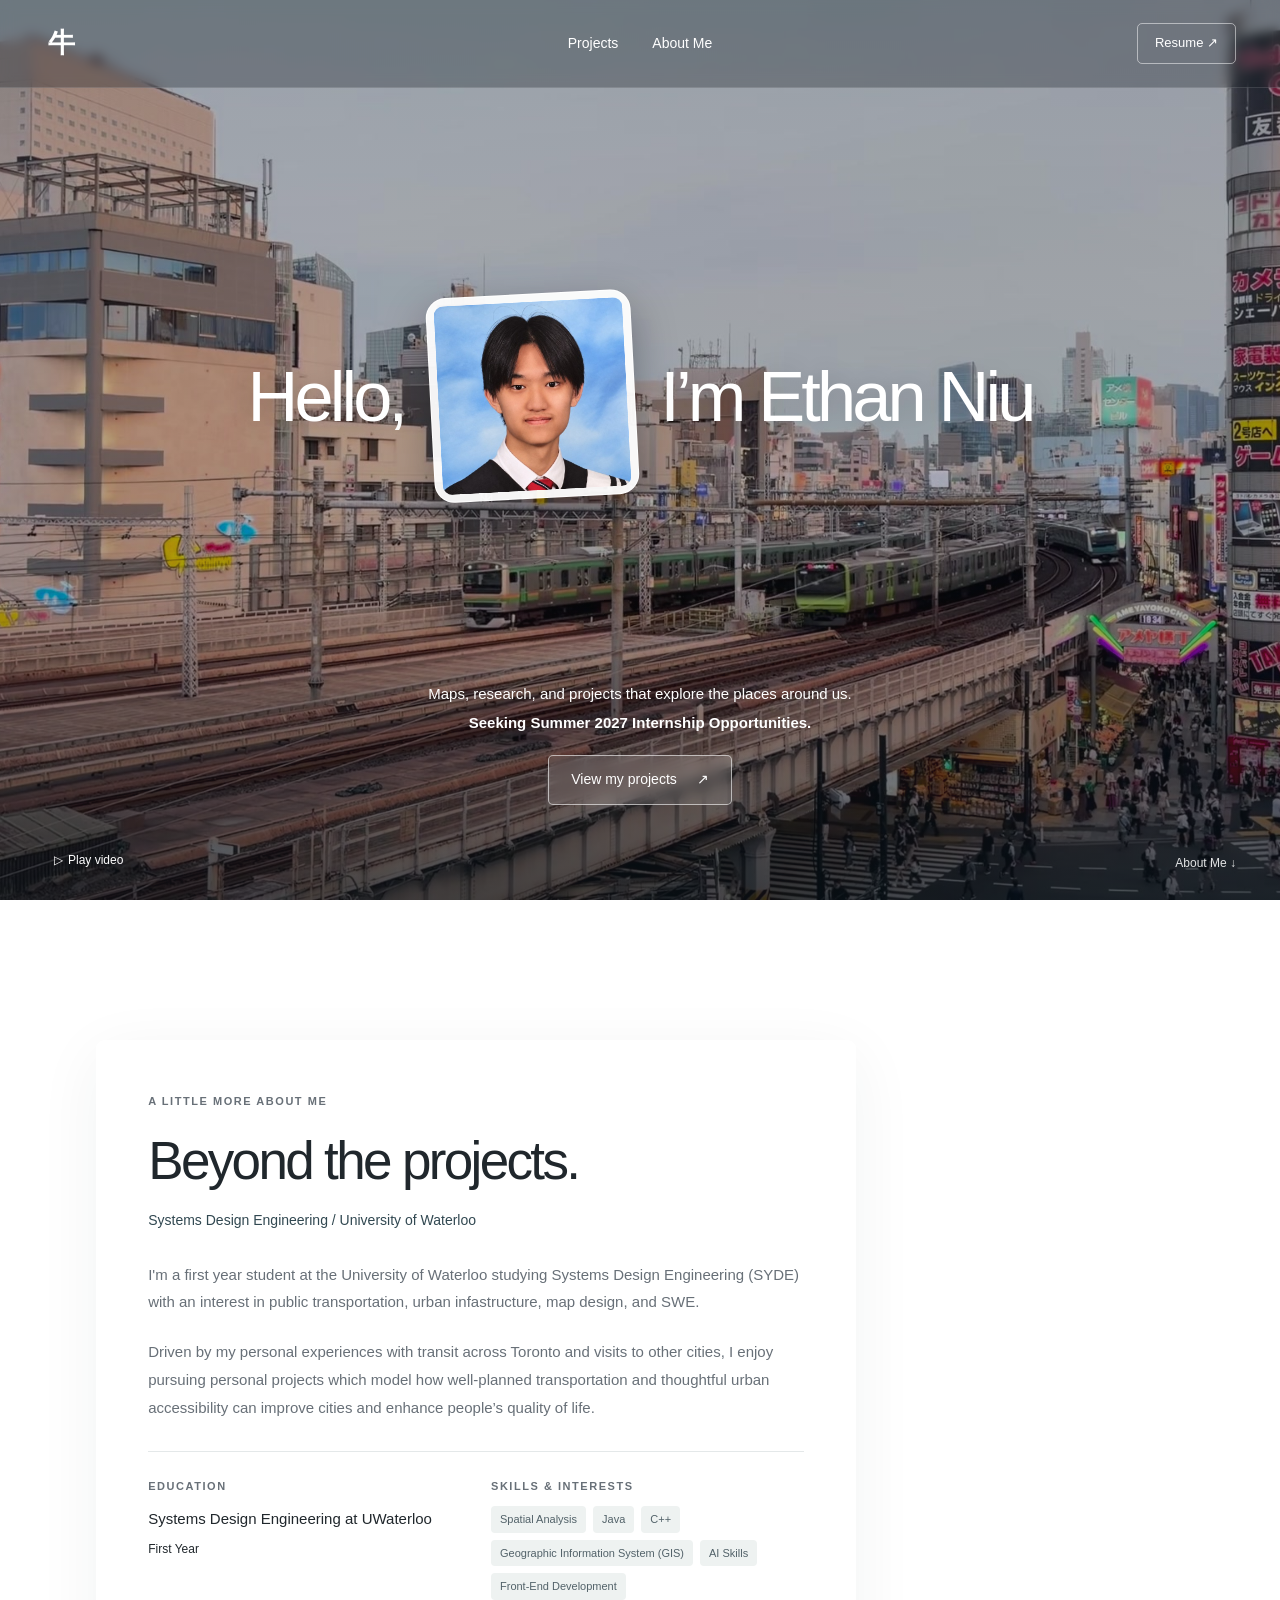
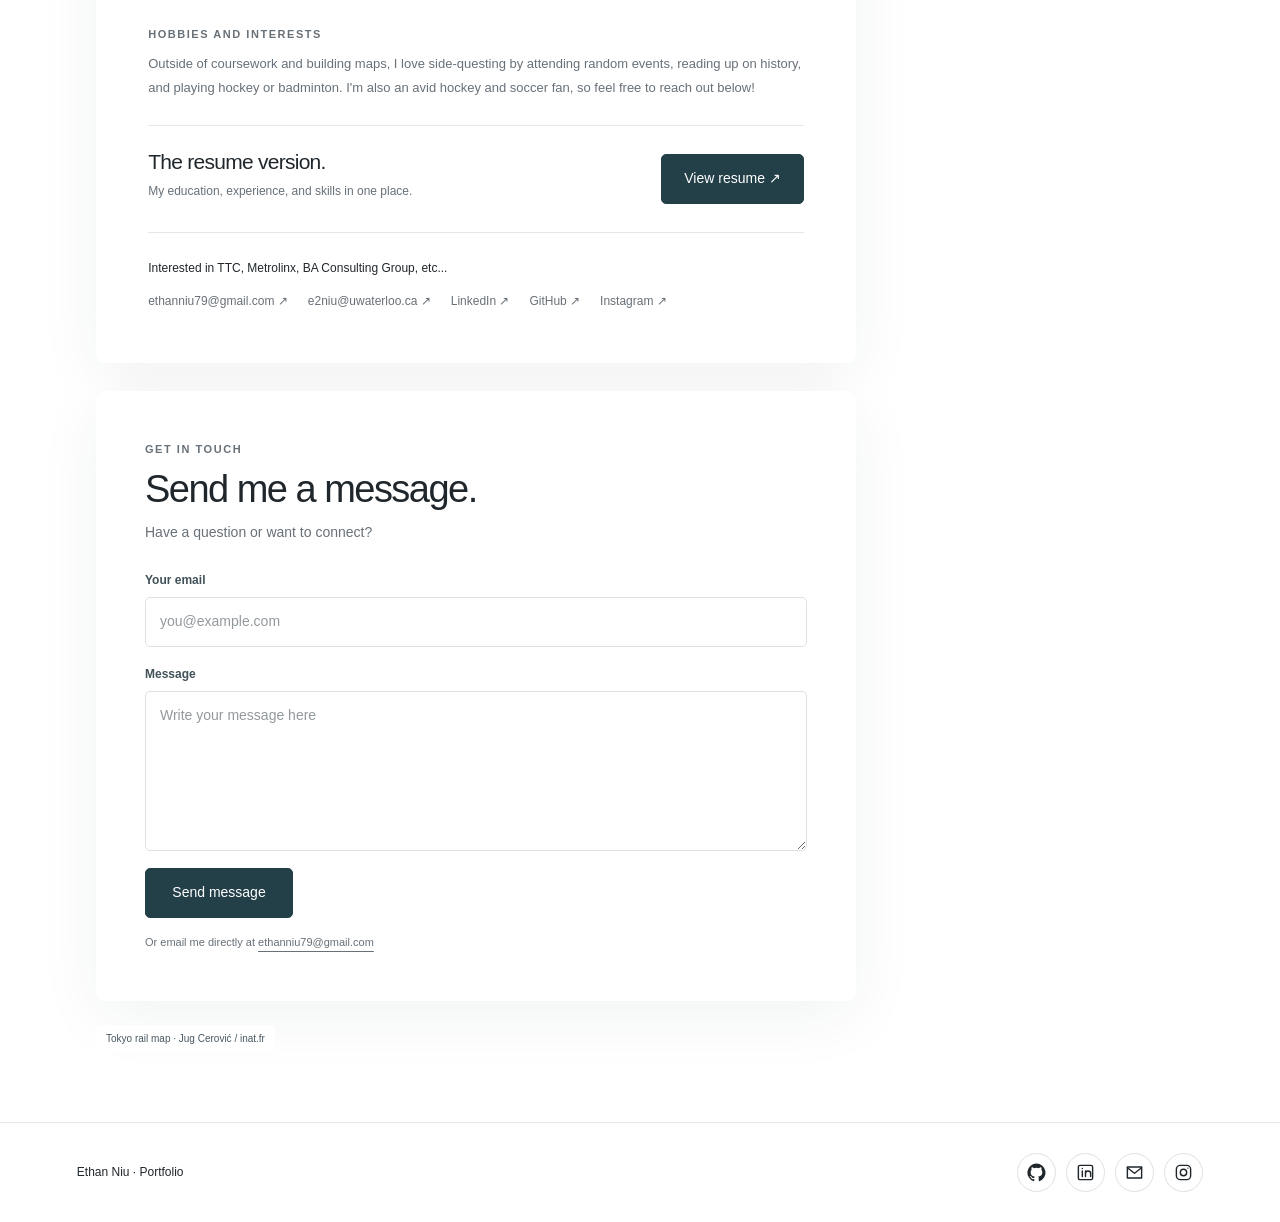
==== commit 9882a71c: "Refresh homepage content version" ====
--- a/index.html
+++ b/index.html
@@ -7,7 +7,7 @@
   <title>Ethan Niu — Portfolio</title>
   <link rel="icon" href="favicon.svg" type="image/svg+xml">
   <link rel="stylesheet" href="styles.css?v=20260930-2">
-  <script src="content.js?v=20260930-2" defer></script>
+  <script src="content.js?v=20260930-4" defer></script>
   <script src="site.js?v=20260930-3" defer></script>
 </head>
 <body data-page="home">
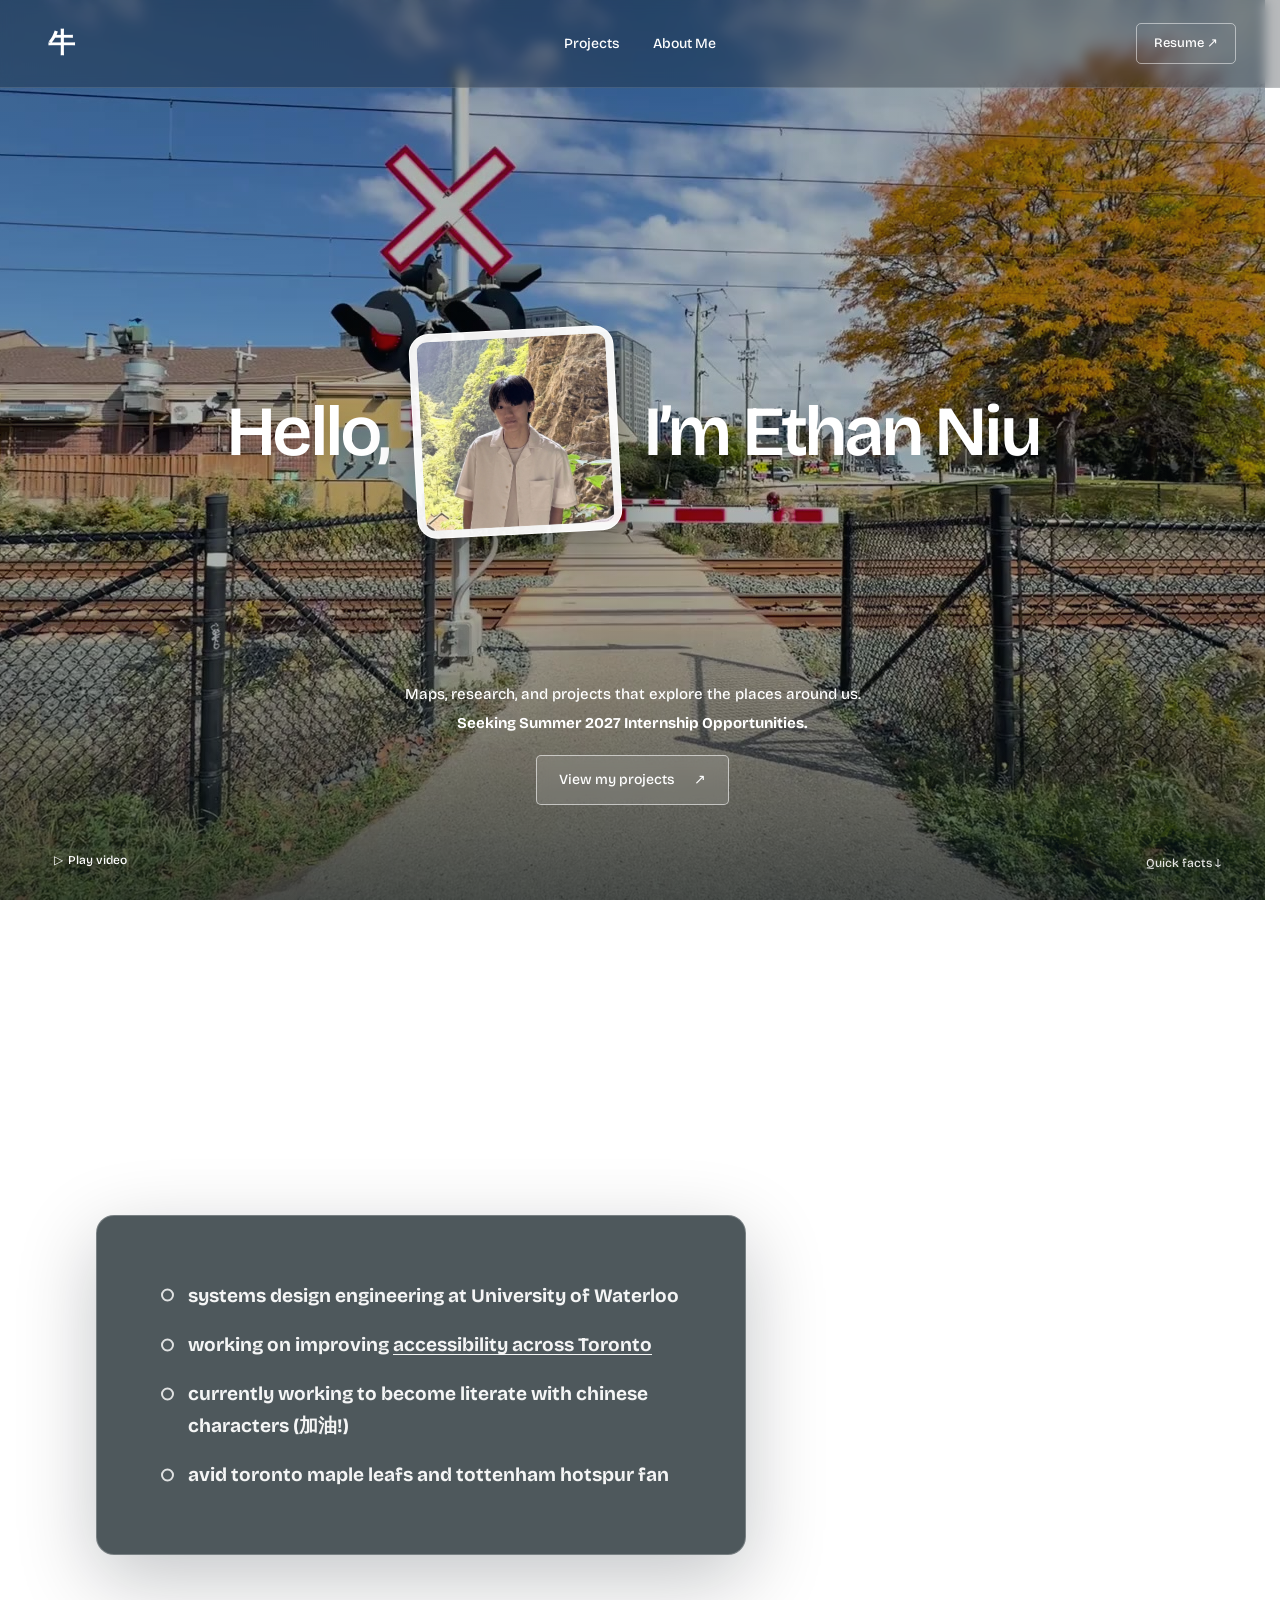
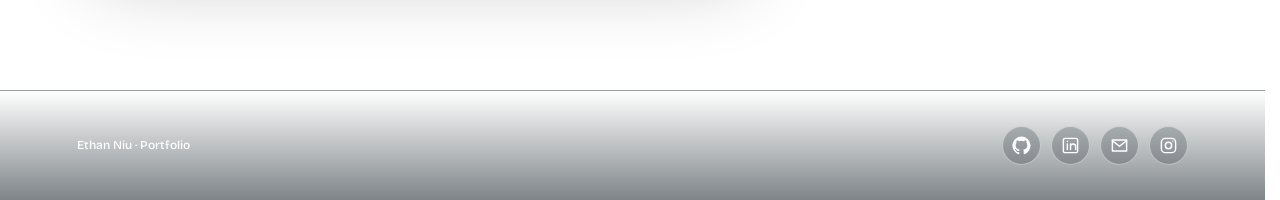
==== commit bff55e80: "Refresh portfolio homepage and about page" ====
--- a/index.html
+++ b/index.html
@@ -1,20 +1,20 @@
-<!doctype html>
-<html lang="en">
-<head>
-  <meta charset="utf-8">
-  <meta name="viewport" content="width=device-width, initial-scale=1">
-  <meta name="description" content="Ethan Niu’s portfolio of maps, research, and projects.">
-  <title>Ethan Niu — Portfolio</title>
-  <link rel="icon" href="favicon.svg" type="image/svg+xml">
-  <link rel="stylesheet" href="styles.css?v=20260930-2">
-  <script src="content.js?v=20260930-4" defer></script>
-  <script src="site.js?v=20260930-3" defer></script>
-</head>
-<body data-page="home">
-  <a class="skip-link" href="#main">Skip to content</a>
-  <header id="site-header" class="site-header wrap"></header>
-  <main id="main" class="home-main" tabindex="-1"></main>
-  <footer id="site-footer" class="site-footer wrap"></footer>
-  <noscript><p class="wrap">Please enable JavaScript to display the portfolio content. The editable text is in content.js.</p></noscript>
-</body>
-</html>
+<!doctype html>
+<html lang="en">
+<head>
+  <meta charset="utf-8">
+  <meta name="viewport" content="width=device-width, initial-scale=1">
+  <meta name="description" content="Ethan Niu’s portfolio of maps, research, and projects.">
+  <title>Ethan Niu — Portfolio</title>
+  <link rel="icon" href="favicon.svg" type="image/svg+xml">
+  <link rel="stylesheet" href="styles.css?v=20261010-3">
+  <script src="content.js?v=20261010-1" defer></script>
+  <script src="site.js?v=20261010-1" defer></script>
+</head>
+<body data-page="home">
+  <a class="skip-link" href="#main">Skip to content</a>
+  <header id="site-header" class="site-header wrap"></header>
+  <main id="main" class="home-main" tabindex="-1"></main>
+  <footer id="site-footer" class="site-footer wrap"></footer>
+  <noscript><p class="wrap">Please enable JavaScript to display the portfolio content. The editable text is in content.js.</p></noscript>
+</body>
+</html>
--- a/styles.css
+++ b/styles.css
@@ -1,4 +1,13 @@
-/* EDIT THESE VALUES to change the overall theme. */
+@font-face {
+  font-family:"Bricolage Grotesque";
+  font-style:normal;
+  font-weight:400 700;
+  font-stretch:100%;
+  font-display:swap;
+  src:url("assets/fonts/bricolage-grotesque-latin.woff2") format("woff2");
+}
+
+/* EDIT THESE VALUES to change the overall theme. */
 :root {
   --background: #ffffff;
   --text: #20272c;
@@ -6,24 +15,24 @@
   --accent: #233f48;
   --border: #e4e8e9;
   --surface: #f4f6f6;
-  --font-body: "Segoe UI", Arial, sans-serif;
-  --font-heading: "Segoe UI", Arial, sans-serif;
+  --font-body: "Bricolage Grotesque", "Segoe UI", "Microsoft YaHei", sans-serif;
+  --font-heading: "Bricolage Grotesque", "Segoe UI", "Microsoft YaHei", sans-serif;
   color-scheme: light;
 }
 * { box-sizing: border-box; }
-html { scroll-behavior: smooth; scroll-padding-top: 95px; }
-body { margin:0; background:var(--background); color:var(--text); font:16px/1.7 var(--font-body); min-height:100vh; display:flex; flex-direction:column; }
+html { scroll-behavior: smooth; scroll-padding-top: 95px; scrollbar-gutter:stable; overflow-y:scroll; }
+body { margin:0; background:var(--background); color:var(--text); font:16px/1.7 var(--font-body); font-optical-sizing:auto; font-weight:500; min-height:100vh; display:flex; flex-direction:column; }
 a { color:inherit; text-underline-offset:5px; text-decoration-thickness:1px; }
 a:hover { color:var(--accent); }
 a:focus-visible,button:focus-visible { outline:3px solid #597f91; outline-offset:5px; }
 button { font:inherit; cursor:pointer; }
 img { display:block; max-width:100%; }
 h1,h2,h3,p { margin-top:0; }
-h1,h2,h3 { line-height:1.15; font-weight:500; }
+h1,h2,h3 { line-height:1.15; font-weight:600; }
 .wrap { width:min(1120px,calc(100% - 96px)); margin-inline:auto; }
 main { flex:1; }
 .site-header { position:fixed; inset:0 0 auto; z-index:20; width:100%; height:88px; padding:0 44px; display:grid; grid-template-columns:1fr auto 1fr; align-items:center; gap:24px; background:rgba(255,255,255,.96); color:var(--text); border-bottom:1px solid var(--border); backdrop-filter:blur(14px); -webkit-backdrop-filter:blur(14px); transition:background-color .22s,color .22s,border-color .22s; }
-.brand { position:relative; justify-self:start; min-width:34px; padding:7px 0; font-family:"Songti SC","Noto Serif CJK SC","SimSun",serif; font-size:27px; font-weight:700; line-height:1; text-align:center; text-decoration:none; }
+.brand { position:relative; justify-self:start; min-width:34px; padding:7px 0; font-family:var(--font-body); font-size:27px; font-weight:700; line-height:1; text-align:center; text-decoration:none; }
 .navigation { display:flex; align-items:center; gap:34px; font-size:14px; }
 .navigation a { position:relative; text-decoration:none; padding:10px 0; }
 .navigation a[aria-current]::after { content:""; height:2px; background:currentColor; width:16px; position:absolute; bottom:4px; left:50%; transform:translateX(-50%); }
@@ -33,18 +42,29 @@
 .home-page .site-header a:hover { color:#fff; }
 .home-page .resume-nav { border-color:rgba(255,255,255,.5); }
 .home-page .resume-nav:hover { background:rgba(255,255,255,.12); }
-.home-page.map-visible .site-header { background:rgba(255,255,255,.94); color:var(--text); border-bottom-color:var(--border); }
-.home-page.map-visible .site-header a:hover { color:var(--accent); }
-.home-page.map-visible .resume-nav { border-color:#cdd6d8; }
-.home-page.map-visible .resume-nav:hover { background:var(--surface); }
+.home-page.photo-visible .site-header { background:rgba(255,255,255,.94); color:var(--text); border-bottom-color:var(--border); }
+.home-page.photo-visible .site-header a:hover { color:var(--accent); }
+.home-page.photo-visible .resume-nav { border-color:#cdd6d8; }
+.home-page.photo-visible .resume-nav:hover { background:var(--surface); }
 .button { display:inline-flex; align-items:center; justify-content:center; min-height:48px; padding:12px 22px; border:1px solid var(--border); border-radius:5px; font-size:14px; text-decoration:none; }
 .hero-button::after { content:"↗"; padding-left:20px; }
 .primary { background:var(--accent); color:#fff; border-color:var(--accent); }
 .primary:hover { color:#fff; background:#182f37; }
 .site-footer { position:relative; z-index:2; min-height:100px; display:flex; align-items:center; justify-content:space-between; flex-wrap:wrap; gap:20px; padding-block:24px; border-top:1px solid var(--border); font-size:12px; background:#fff; }
-.home-page .site-footer { width:100%; padding-inline:clamp(22px,6vw,90px); }
-.footer-links { display:flex; gap:20px; flex-wrap:wrap; }
-.footer-links a { text-decoration:none; }
+.home-page .site-footer {
+  position:absolute;
+  left:0;
+  right:0;
+  bottom:0;
+  width:100%;
+  min-height:110px;
+  padding-inline:clamp(22px,6vw,90px);
+  color:#fff;
+  border-top-color:rgba(255,255,255,.22);
+  background:linear-gradient(180deg,transparent,rgba(8,20,27,.52));
+}
+.home-page .social-icon-link { color:#fff; border-color:rgba(255,255,255,.45); background:rgba(8,20,27,.22); }
+.home-page .social-icon-link:hover { color:#fff; border-color:rgba(255,255,255,.8); background:rgba(8,20,27,.4); }
 .footer-socials { display:flex; align-items:center; gap:10px; }
 .social-icon-link { display:inline-flex; align-items:center; justify-content:center; width:39px; height:39px; border:1px solid #dce2e4; border-radius:50%; background:#fff; color:var(--text); text-decoration:none; transition:transform .18s,background-color .18s,border-color .18s; }
 .social-icon-link:hover { transform:translateY(-2px); background:var(--surface); border-color:#c5ced1; color:var(--accent); }
@@ -54,39 +74,57 @@
 .muted { color:var(--muted); }
 .skip-link { position:fixed; top:10px; left:10px; z-index:100; transform:translateY(-200%); background:#fff; color:#20272c; padding:10px 18px; border:1px solid #20272c; }
 .skip-link:focus { transform:none; }
-/* HOME: the video and map share one sticky background stage. */
-.home-main { width:100%; }
-.home-scene { position:relative; isolation:isolate; }
-.background-stage { position:sticky; top:0; height:100svh; margin-bottom:-100svh; overflow:hidden; z-index:-1; background:#e9efef; pointer-events:none; }
-.map-layer,.video-layer,.video-poster,.hero-video,.video-shade,.map-wash,.map-background { position:absolute; inset:0; width:100%; height:100%; }
-.map-background,.video-poster,.hero-video { object-fit:cover; }
-.video-layer { will-change:opacity; background:#172127; }
-.map-wash { background:rgba(249,250,246,.32); }
-.video-shade { background:linear-gradient(180deg,rgba(8,19,25,.34) 0%,rgba(8,19,25,.29) 48%,rgba(8,19,25,.34) 67%,rgba(8,19,25,.72) 100%); }
-.video-hero { height:100svh; min-height:520px; position:relative; color:#fff; }
-.hero-greeting { position:absolute; top:47%; left:24px; right:24px; transform:translateY(-50%); text-align:center; margin:0; text-shadow:0 2px 24px rgba(0,0,0,.18); }
-.greeting-prefix { display:block; font-size:clamp(23px,2.7vw,36px); letter-spacing:-.04em; font-weight:400; margin-bottom:9px; }
-.greeting-name { display:block; font-size:clamp(56px,7.5vw,96px); font-weight:500; letter-spacing:-.065em; line-height:1.05; }
-.hero-greeting.has-portrait { top:44%; display:flex; align-items:center; justify-content:center; gap:clamp(15px,2vw,28px); padding-inline:20px; white-space:nowrap; }
+/* HOME: the two videos share one sticky stage and crossfade while the page scrolls. */
+.home-main { width:100%; }
+.home-scene { position:relative; isolation:isolate; }
+.background-stage { position:sticky; top:0; height:100svh; margin-bottom:-100svh; overflow:hidden; z-index:-1; background:#e9efef; pointer-events:none; }
+.facts-video-layer,.video-layer,.facts-video-poster,.facts-video,.facts-video-shade,.video-poster,.hero-video,.video-shade { position:absolute; inset:0; width:100%; height:100%; }
+.facts-video-poster,.facts-video,.video-poster,.hero-video { object-fit:cover; }
+.facts-video-layer { z-index:0; background:#172127; }
+.video-layer { z-index:1; will-change:opacity; background:#172127; }
+.video-shade { background:linear-gradient(180deg,rgba(8,19,25,.34) 0%,rgba(8,19,25,.29) 48%,rgba(8,19,25,.34) 67%,rgba(8,19,25,.72) 100%); }
+.facts-video-shade { background:linear-gradient(90deg,rgba(8,20,27,.5) 0%,rgba(8,20,27,.25) 50%,rgba(8,20,27,.2) 100%); }
+.video-hero.intro-reveal-waiting .hero-greeting { clip-path:inset(0 100% 0 0); will-change:clip-path; }
+.home-page .site-header,
+.home-page .hero-bottom,
+.home-page .scroll-cue,
+.home-page .motion-toggle { transition:opacity 1.15s ease-in-out; }
+html.home-intro-locked { overscroll-behavior:none; }
+html.home-intro-locked body { position:fixed; inset:0; width:100%; height:100svh; overflow:hidden; overscroll-behavior:none; }
+.home-page.home-intro-waiting .site-header,
+.home-page.home-intro-waiting .hero-bottom,
+.home-page.home-intro-waiting .scroll-cue,
+.home-page.home-intro-waiting .motion-toggle { opacity:0; visibility:hidden; pointer-events:none; transition:none; }
+.video-hero { height:100svh; min-height:520px; position:relative; color:#fff; }
+.hero-greeting { position:absolute; top:47%; left:24px; right:24px; z-index:10; transform:translateY(-50%); text-align:center; margin:0; text-shadow:0 2px 24px rgba(0,0,0,.18); }
+.greeting-prefix { display:block; font-size:clamp(23px,2.7vw,36px); letter-spacing:-.04em; font-weight:600; margin-bottom:9px; }
+.greeting-name { display:block; font-size:clamp(56px,7.5vw,96px); font-weight:600; letter-spacing:-.065em; line-height:1.05; }
+.hero-greeting.has-portrait { top:48%; display:flex; align-items:center; justify-content:center; gap:clamp(15px,2vw,28px); padding-inline:20px; white-space:nowrap; }
 .hero-greeting.has-portrait .greeting-prefix,
-.hero-greeting.has-portrait .greeting-name { display:block; margin:0; font-size:clamp(43px,5.5vw,75px); font-weight:500; letter-spacing:-.055em; line-height:.98; }
+.hero-greeting.has-portrait .greeting-name { display:block; margin:0; font-size:clamp(43px,5.5vw,75px); font-weight:600; letter-spacing:-.055em; line-height:.98; }
 .hero-portrait-frame { display:block; flex:0 0 auto; width:clamp(160px,16vw,215px); aspect-ratio:1; padding:7px; overflow:hidden; background:rgba(255,255,255,.94); border:1px solid rgba(255,255,255,.9); border-radius:20px; box-shadow:0 16px 42px rgba(5,13,18,.34); transform:rotate(-3deg); }
 .hero-portrait { width:100%; height:100%; object-fit:cover; border-radius:10px; }
-.hero-bottom { position:absolute; bottom:95px; left:24px; right:24px; display:flex; flex-direction:column; align-items:center; text-align:center; gap:19px; }
+.hero-bottom { position:absolute; bottom:95px; left:24px; right:24px; z-index:13; display:flex; flex-direction:column; align-items:center; text-align:center; gap:19px; }
 .hero-copy { display:grid; justify-items:center; gap:5px; }
 .hero-description { max-width:510px; font-size:15px; line-height:1.65; margin:0; text-wrap:balance; }
 .hero-opportunity { max-width:510px; margin:0; font-size:15px; line-height:1.65; text-wrap:balance; }
 .hero-opportunity strong { font-weight:700; }
 .hero-button { background:rgba(255,255,255,.12); border-color:rgba(255,255,255,.58); color:#fff; min-width:172px; backdrop-filter:blur(7px); -webkit-backdrop-filter:blur(7px); transition:background-color .2s,border-color .2s; }
 .hero-button:hover { background:rgba(255,255,255,.23); color:#fff; border-color:rgba(255,255,255,.85); }
-.scroll-cue { position:absolute; right:44px; bottom:27px; font-size:12px; text-decoration:none; color:rgba(255,255,255,.88); }
+.scroll-cue { position:absolute; right:44px; bottom:27px; z-index:13; font-size:12px; text-decoration:none; color:rgba(255,255,255,.88); }
 .scroll-cue:hover { color:#fff; }
-.motion-toggle { position:absolute; bottom:22px; left:38px; min-height:35px; background:transparent; color:#fff; border:1px solid transparent; border-radius:4px; padding:5px 9px; font-size:12px; }
+.motion-toggle { position:absolute; bottom:22px; left:38px; z-index:13; min-height:35px; background:transparent; color:#fff; border:1px solid transparent; border-radius:4px; padding:5px 9px; font-size:12px; }
 .motion-toggle::before { content:"Ⅱ"; display:inline-block; width:20px; }
 .motion-toggle[aria-pressed="true"]::before { content:"▷"; }
 .motion-toggle:hover { border-color:rgba(255,255,255,.45); background:rgba(10,20,26,.16); }
-.video-hero a:focus-visible,.video-hero button:focus-visible,.home-page:not(.map-visible) .site-header a:focus-visible { outline-color:#fff; }
-.home-about { min-height:100svh; padding:140px clamp(24px,7.5vw,120px) 70px; position:relative; }
+.video-hero a:focus-visible,.video-hero button:focus-visible,.home-page:not(.photo-visible) .site-header a:focus-visible { outline-color:#fff; }
+.home-facts { min-height:100svh; padding:140px clamp(24px,7.5vw,120px) 70px; position:relative; display:flex; align-items:center; }
+.quick-facts-panel { width:min(650px,100%); padding:clamp(34px,5vw,64px); color:#fff; background:rgba(11,24,30,.72); border:1px solid rgba(255,255,255,.24); border-radius:18px; box-shadow:0 24px 80px rgba(5,14,19,.24); backdrop-filter:blur(12px); -webkit-backdrop-filter:blur(12px); }
+.quick-facts-list { display:grid; gap:18px; margin:0; padding:0; list-style:none; }
+.quick-facts-list li { position:relative; padding-left:27px; font-size:clamp(15px,1.7vw,19px); font-weight:700; line-height:1.65; color:rgba(255,255,255,.94); }
+.quick-facts-list li::before { content:""; position:absolute; left:0; top:.82em; width:9px; height:9px; border:2px solid rgba(255,255,255,.82); border-radius:50%; transform:translateY(-50%); }
+.quick-fact-link { color:inherit; text-decoration-thickness:1px; text-underline-offset:.16em; }
+.quick-fact-link:hover { color:#fff; text-decoration-thickness:2px; }
 .about-panel { width:min(760px,100%); padding:clamp(28px,4vw,58px); background:rgba(255,255,255,.93); border:1px solid rgba(255,255,255,.9); border-radius:9px; box-shadow:0 15px 65px rgba(23,50,57,.06); }
 .eyebrow { font-size:11px; font-weight:600; text-transform:uppercase; letter-spacing:.14em; color:var(--muted); margin-bottom:20px; line-height:1.7; }
 .about-title { font-size:clamp(36px,4.2vw,53px); letter-spacing:-.05em; margin-bottom:17px; }
@@ -101,13 +139,10 @@
 .interests-section { margin-top:25px; }
 .interests-section .eyebrow { margin-bottom:8px; }
 .interests-section .body-copy { font-size:13px; }
-.resume-panel { display:flex; align-items:center; justify-content:space-between; gap:24px; border-block:1px solid var(--border); padding-block:24px; margin-top:25px; scroll-margin-top:110px; }
+.resume-panel { display:flex; align-items:center; justify-content:space-between; gap:24px; border-top:1px solid var(--border); padding-top:28px; margin-top:25px; scroll-margin-top:110px; }
 .section-title { font-size:27px; letter-spacing:-.035em; margin-bottom:16px; }
 .resume-panel .section-title { font-size:21px; margin-bottom:7px; }
 .coming-soon { font-size:11px; color:var(--muted); padding:8px 11px; border:1px dashed #bac7cb; border-radius:4px; white-space:nowrap; }
-.about-connect { padding-top:25px; }
-.about-connect .footer-links { font-size:12px; color:var(--muted); }
-.about-connect .small-copy { margin-bottom:12px; }
 .contact-panel { width:min(760px,100%); margin-top:28px; padding:clamp(28px,4vw,48px); background:rgba(255,255,255,.93); border:1px solid rgba(255,255,255,.9); border-radius:9px; box-shadow:0 15px 65px rgba(23,50,57,.06); scroll-margin-top:110px; }
 .contact-panel .eyebrow { margin-bottom:9px; }
 .contact-title { margin-bottom:9px; font-size:clamp(27px,3.2vw,38px); letter-spacing:-.04em; }
@@ -122,28 +157,39 @@
 .contact-submit { justify-self:start; min-width:148px; }
 .contact-direct { margin:15px 0 0; color:var(--muted); font-size:11px; }
 .map-credit { display:inline-block; margin-top:24px; padding:5px 10px; border-radius:3px; font-size:10px; color:#485861; background:rgba(255,255,255,.91); text-decoration:none; }
-/* PROJECTS: original, lightweight white-and-gray geometric background. */
-body[data-page="projects"] { background:#fafbfb; isolation:isolate; overflow-x:clip; }
-body[data-page="projects"]::before,
-body[data-page="projects"]::after { content:""; position:fixed; inset:0; pointer-events:none; z-index:0; }
-body[data-page="projects"]::before {
+/* INNER PAGES: lightweight white-and-gray geometric background. */
+body[data-page="projects"],
+body[data-page="about"] { background:#fafbfb; isolation:isolate; overflow-x:clip; }
+body[data-page="projects"]::before,
+body[data-page="projects"]::after,
+body[data-page="about"]::before,
+body[data-page="about"]::after { content:""; position:fixed; inset:0; pointer-events:none; z-index:0; }
+body[data-page="projects"]::before,
+body[data-page="about"]::before {
   background:
     linear-gradient(121deg, transparent 0 17%, rgba(213,220,223,.13) 17.1%, rgba(255,255,255,.97) 18.2% 32%, transparent 32.1%),
     linear-gradient(58deg, transparent 0 34%, rgba(224,229,231,.60) 34.1%, rgba(246,248,249,.9) 48%, transparent 48.1%),
     linear-gradient(111deg, transparent 0 76%, rgba(218,225,228,.48) 76.1%, rgba(255,255,255,.95) 87%, transparent 87.1%),
     linear-gradient(153deg, #ffffff 0%, #f4f6f7 58%, #ffffff 100%);
 }
-body[data-page="projects"]::after {
+body[data-page="projects"]::after,
+body[data-page="about"]::after {
   background:repeating-linear-gradient(58deg,rgba(255,255,255,.7) 0 1px,transparent 1px 8px);
   clip-path:polygon(8% 0,37% 0,86% 100%,58% 100%);
   opacity:.65;
 }
-body[data-page="projects"] main { position:relative; z-index:1; }
-body[data-page="projects"] .site-footer { background:transparent; }
+body[data-page="projects"] main,
+body[data-page="about"] main { position:relative; z-index:1; }
+body[data-page="projects"] .site-footer,
+body[data-page="about"] .site-footer { background:transparent; }
 body[data-page="projects"] .project-card { border-color:rgba(216,225,229,.85); box-shadow:0 8px 32px rgba(39,58,67,.045); }
-body[data-page="projects"] .project-card:hover { box-shadow:0 14px 38px rgba(39,58,67,.085); }
-.footer-links { row-gap:10px; }
-.footer-links a { overflow-wrap:anywhere; }
+body[data-page="projects"] .project-card:hover { box-shadow:0 14px 38px rgba(39,58,67,.085); }
+
+.about-page-main .page-heading { margin-bottom:36px; }
+.about-page-layout { display:grid; grid-template-columns:minmax(0,1.35fr) minmax(320px,.85fr); align-items:start; gap:30px; }
+.about-page-layout .about-panel,
+.about-page-layout .contact-panel { width:100%; margin:0; background:rgba(255,255,255,.94); border-color:rgba(218,226,229,.9); box-shadow:0 14px 44px rgba(39,58,67,.06); }
+.about-page-layout .contact-panel { position:sticky; top:116px; }
 
 /* PROJECTS: white pages and generous, image-led cards. */
 .inner-page { padding-top:150px; padding-bottom:70px; }
@@ -214,29 +260,33 @@
   .brand { min-width:29px; font-size:24px; }
   .navigation { gap:23px; font-size:13px; }
   .resume-nav { padding:7px 11px; font-size:11px; }
-  .hero-greeting { top:43%; }
+  .hero-greeting { top:43%; }
   .greeting-prefix { font-size:25px; }
   .greeting-name { font-size:clamp(54px,11vw,74px); }
-  .hero-greeting.has-portrait { top:41%; flex-wrap:wrap; column-gap:16px; row-gap:13px; padding-inline:16px; white-space:normal; }
+  .hero-greeting.has-portrait { top:51%; flex-wrap:wrap; column-gap:14px; row-gap:8px; padding-inline:16px; white-space:normal; }
   .hero-greeting.has-portrait .greeting-prefix { font-size:clamp(34px,10vw,44px); }
   .hero-greeting.has-portrait .greeting-name { flex-basis:100%; font-size:clamp(46px,12vw,62px); text-align:center; }
-  .hero-portrait-frame { width:clamp(118px,32vw,138px); padding:5px; border-radius:16px; }
+  .hero-portrait-frame { width:clamp(112px,28vw,126px); padding:5px; border-radius:16px; }
   .hero-portrait { border-radius:11px; }
-  .hero-bottom { bottom:98px; gap:18px; }
+  .hero-bottom { bottom:52px; gap:14px; }
   .hero-description { max-width:310px; font-size:13px; }
   .hero-opportunity { max-width:310px; font-size:13px; }
   .hero-button { min-height:45px; font-size:13px; }
   .motion-toggle { left:15px; bottom:24px; font-size:11px; }
   .scroll-cue { right:23px; bottom:31px; font-size:11px; }
-  .home-about { padding:100px 20px 45px; }
+  .home-facts { padding:100px 20px 45px; }
+  .home-photo { object-position:70% 50% !important; }
+  .quick-facts-panel { padding:34px 27px; border-radius:14px; }
   .about-panel { padding:28px 25px; }
   .contact-panel { padding:28px 25px; }
   .about-title { font-size:37px; }
   .about-study { font-size:12px; }
   .about-detail-grid { grid-template-columns:1fr; gap:20px; }
   .resume-panel { align-items:flex-start; flex-direction:column; gap:14px; }
-  .site-footer { align-items:flex-start; flex-direction:column; gap:10px; min-height:auto; padding-block:25px; }
-  .inner-page { padding-top:116px; padding-bottom:44px; }
+  .site-footer { align-items:flex-start; flex-direction:column; gap:10px; min-height:auto; padding-block:25px; }
+  .inner-page { padding-top:116px; padding-bottom:44px; }
+  .about-page-layout { grid-template-columns:1fr; }
+  .about-page-layout .contact-panel { position:static; }
   .page-heading { margin-bottom:34px; }
   .page-description { font-size:15px; }
   .project-grid { grid-template-columns:1fr; gap:30px; }
@@ -257,13 +307,14 @@
   .site-header { padding-inline:15px; gap:10px; }
   .navigation { gap:16px; font-size:12px; }
   .resume-nav { padding-inline:9px; }
-  .about-panel { padding:25px 20px; }
+  .about-panel { padding:25px 20px; }
+  .quick-facts-panel { padding:30px 22px; }
   .contact-panel { padding:25px 20px; }
   .greeting-name { font-size:52px; }
 }
-@media(prefers-reduced-motion:reduce) {
+@media(prefers-reduced-motion:reduce) {
   html { scroll-behavior:auto; }
-  *,*::before,*::after { transition:none !important; animation:none !important; }
-  .project-card:hover { transform:none; }
-  .video-layer { will-change:auto; }
-}
+  *,*::before,*::after { transition:none !important; animation:none !important; }
+  .project-card:hover { transform:none; }
+  .video-layer { will-change:auto; }
+}
